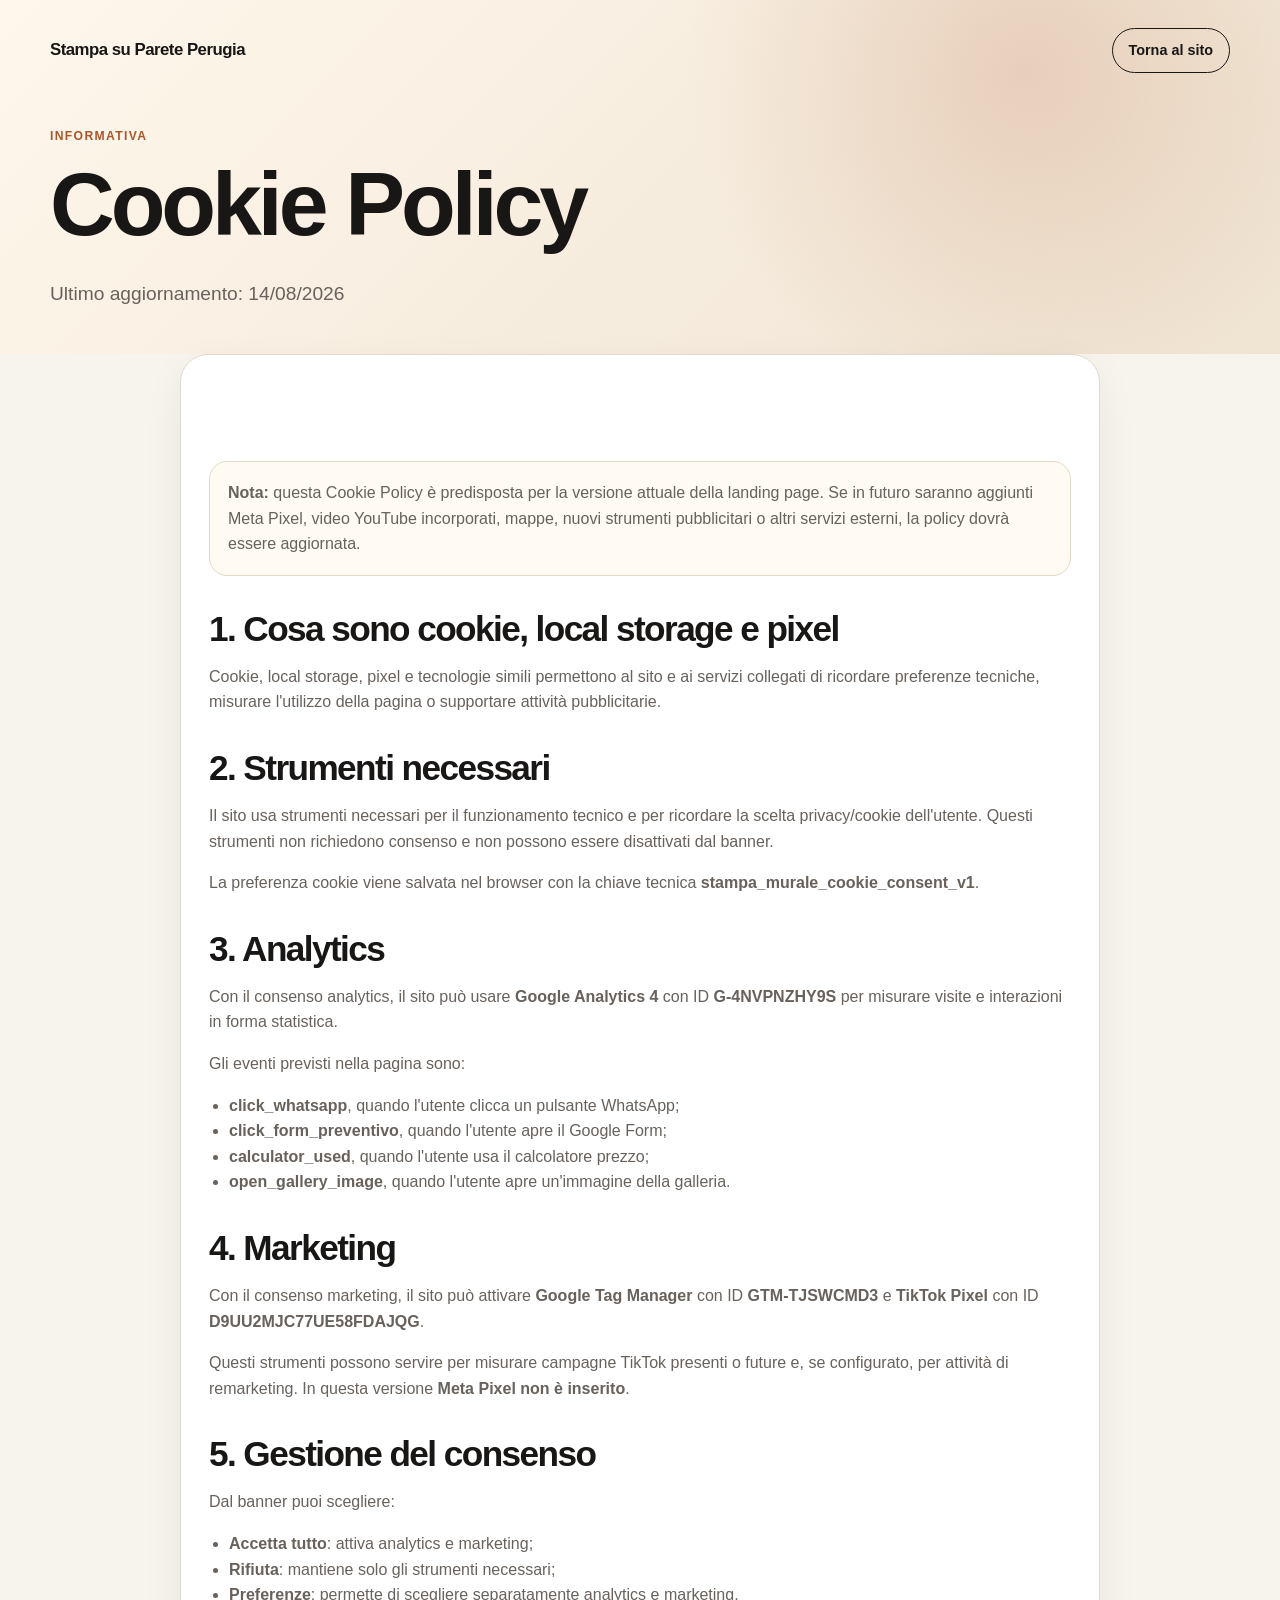
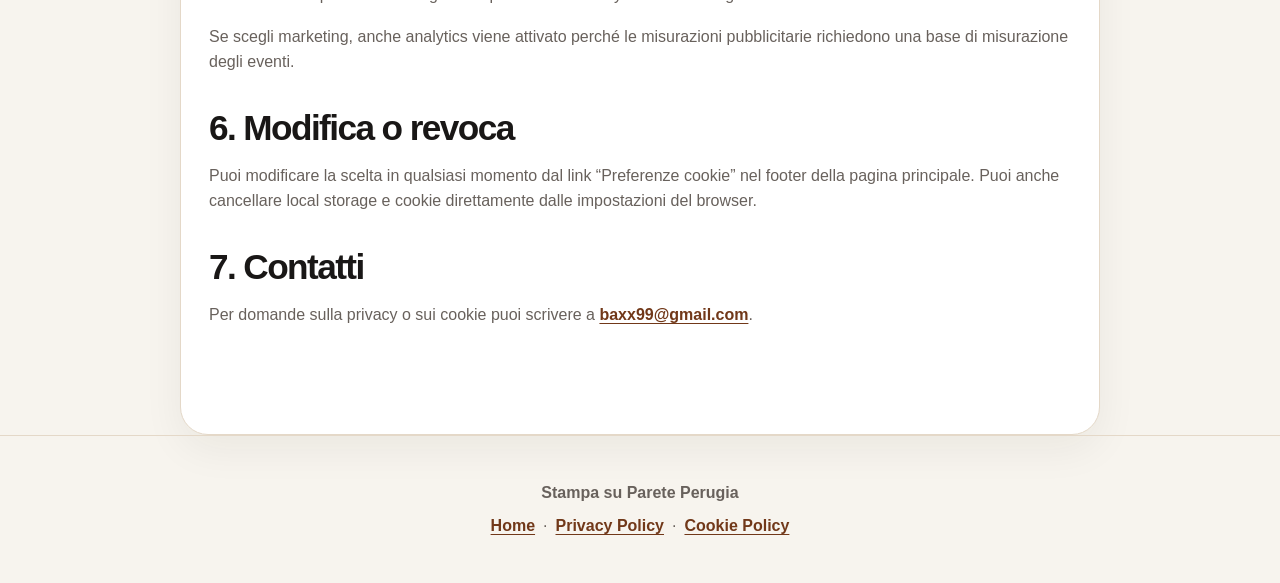
==== cookie.html @ 75647adb "Add files via upload" ====
<!DOCTYPE html>
<html lang="it">
<head>
<meta charset="utf-8"/>
<meta content="width=device-width, initial-scale=1.0" name="viewport"/>
<title>Cookie Policy | Stampa su Parete Perugia</title>
<meta content="Cookie Policy per Stampa su Parete Perugia." name="description"/>
<link href="style.css?v=18" rel="stylesheet"/>
</head>
<body class="policy-page">
<header class="hero">
<nav class="nav">
<div class="logo">Stampa su Parete Perugia</div>
<a class="nav-cta" href="index.html">Torna al sito</a>
</nav>
<div class="hero-content">
<p class="eyebrow">Informativa</p>
<h1>Cookie Policy</h1>
<p class="subtitle">Ultimo aggiornamento: 14/08/2026</p>
</div>
</header>
<main>
<section class="section policy-content">
<p class="policy-note"><strong>Nota:</strong> questa Cookie Policy è predisposta per la versione attuale della landing page. Se in futuro saranno aggiunti Meta Pixel, video YouTube incorporati, mappe, nuovi strumenti pubblicitari o altri servizi esterni, la policy dovrà essere aggiornata.</p>

<h2>1. Cosa sono cookie, local storage e pixel</h2>
<p>Cookie, local storage, pixel e tecnologie simili permettono al sito e ai servizi collegati di ricordare preferenze tecniche, misurare l'utilizzo della pagina o supportare attività pubblicitarie.</p>

<h2>2. Strumenti necessari</h2>
<p>Il sito usa strumenti necessari per il funzionamento tecnico e per ricordare la scelta privacy/cookie dell'utente. Questi strumenti non richiedono consenso e non possono essere disattivati dal banner.</p>
<p>La preferenza cookie viene salvata nel browser con la chiave tecnica <strong>stampa_murale_cookie_consent_v1</strong>.</p>

<h2>3. Analytics</h2>
<p>Con il consenso analytics, il sito può usare <strong>Google Analytics 4</strong> con ID <strong>G-4NVPNZHY9S</strong> per misurare visite e interazioni in forma statistica.</p>
<p>Gli eventi previsti nella pagina sono:</p>
<ul>
<li><strong>click_whatsapp</strong>, quando l'utente clicca un pulsante WhatsApp;</li>
<li><strong>click_form_preventivo</strong>, quando l'utente apre il Google Form;</li>
<li><strong>calculator_used</strong>, quando l'utente usa il calcolatore prezzo;</li>
<li><strong>open_gallery_image</strong>, quando l'utente apre un'immagine della galleria.</li>
</ul>

<h2>4. Marketing</h2>
<p>Con il consenso marketing, il sito può attivare <strong>Google Tag Manager</strong> con ID <strong>GTM-TJSWCMD3</strong> e <strong>TikTok Pixel</strong> con ID <strong>D9UU2MJC77UE58FDAJQG</strong>.</p>
<p>Questi strumenti possono servire per misurare campagne TikTok presenti o future e, se configurato, per attività di remarketing. In questa versione <strong>Meta Pixel non è inserito</strong>.</p>

<h2>5. Gestione del consenso</h2>
<p>Dal banner puoi scegliere:</p>
<ul>
<li><strong>Accetta tutto</strong>: attiva analytics e marketing;</li>
<li><strong>Rifiuta</strong>: mantiene solo gli strumenti necessari;</li>
<li><strong>Preferenze</strong>: permette di scegliere separatamente analytics e marketing.</li>
</ul>
<p>Se scegli marketing, anche analytics viene attivato perché le misurazioni pubblicitarie richiedono una base di misurazione degli eventi.</p>

<h2>6. Modifica o revoca</h2>
<p>Puoi modificare la scelta in qualsiasi momento dal link “Preferenze cookie” nel footer della pagina principale. Puoi anche cancellare local storage e cookie direttamente dalle impostazioni del browser.</p>

<h2>7. Contatti</h2>
<p>Per domande sulla privacy o sui cookie puoi scrivere a <a href="mailto:baxx99@gmail.com">baxx99@gmail.com</a>.</p>

</section>
</main>
<footer class="footer">
<p><strong>Stampa su Parete Perugia</strong></p>
<p class="footer-links"><a href="index.html">Home</a> · <a href="privacy.html">Privacy Policy</a> · <a href="cookie.html">Cookie Policy</a></p>
</footer>
</body>
</html>
---- style.css ----
:root {
  --bg: #f7f4ee;
  --bg-soft: #fffaf2;
  --text: #191716;
  --muted: #68615c;
  --line: #e4d8c8;
  --accent: #a9572a;
  --accent-dark: #713819;
  --white: #ffffff;
  --shadow: 0 24px 80px rgba(37, 27, 19, 0.13);
  --radius: 24px;
}

* {
  box-sizing: border-box;
}

html {
  scroll-behavior: smooth;
}

body {
  margin: 0;
  font-family: Arial, Helvetica, sans-serif;
  color: var(--text);
  background: var(--bg);
  line-height: 1.6;
}

a {
  color: inherit;
  text-decoration: none;
}

.hero {
  min-height: 92vh;
  padding: 28px;
  background:
    radial-gradient(circle at 80% 20%, rgba(169, 87, 42, 0.18), transparent 32%),
    linear-gradient(135deg, #fff7ec 0%, #efe3d2 100%);
}

.nav {
  max-width: 1180px;
  margin: 0 auto;
  display: flex;
  justify-content: space-between;
  align-items: center;
  gap: 18px;
}

.logo {
  font-weight: 800;
  letter-spacing: -0.03em;
  font-size: 1.05rem;
}

.nav-cta {
  padding: 10px 16px;
  border: 1px solid var(--text);
  border-radius: 999px;
  font-weight: 700;
  font-size: 0.9rem;
}

.hero-content {
  max-width: 1180px;
  margin: 80px auto 0;
  display: grid;
  grid-template-columns: 1.05fr 0.95fr;
  align-items: center;
  gap: 52px;
}

.eyebrow {
  margin: 0 0 10px;
  text-transform: uppercase;
  letter-spacing: 0.11em;
  font-weight: 800;
  color: var(--accent);
  font-size: 0.76rem;
}

h1, h2, h3 {
  line-height: 1.08;
  margin: 0;
  letter-spacing: -0.045em;
}

h1 {
  font-size: clamp(2.7rem, 7vw, 6rem);
  max-width: 880px;
}

h2 {
  font-size: clamp(2rem, 4vw, 3.4rem);
}

h3 {
  font-size: 1.35rem;
}

.subtitle {
  max-width: 680px;
  font-size: 1.2rem;
  color: var(--muted);
  margin: 26px 0 0;
}

.hero-actions {
  display: flex;
  flex-wrap: wrap;
  gap: 14px;
  margin-top: 34px;
}

.btn {
  display: inline-flex;
  justify-content: center;
  align-items: center;
  min-height: 52px;
  padding: 14px 22px;
  border-radius: 999px;
  font-weight: 800;
  transition: transform 0.2s ease, box-shadow 0.2s ease;
}

.btn:hover {
  transform: translateY(-2px);
}

.btn.primary {
  background: var(--text);
  color: var(--white);
  box-shadow: 0 12px 30px rgba(25, 23, 22, 0.18);
}

.btn.secondary {
  background: var(--white);
  color: var(--text);
  border: 1px solid var(--line);
}

.btn.full {
  width: 100%;
}

.note {
  margin-top: 18px;
  color: var(--muted);
  font-size: 0.92rem;
}

.hero-visual {
  background: var(--white);
  border: 1px solid rgba(255,255,255,0.8);
  border-radius: 34px;
  padding: 20px;
  box-shadow: var(--shadow);
}

.mock-wall {
  min-height: 500px;
  border-radius: 24px;
  background:
    linear-gradient(120deg, rgba(255,255,255,0.75), rgba(255,255,255,0.25)),
    repeating-linear-gradient(90deg, #dcc8b0 0, #dcc8b0 18px, #d6c0a4 18px, #d6c0a4 36px);
  display: flex;
  flex-direction: column;
  justify-content: flex-end;
  align-items: flex-start;
  padding: 34px;
  overflow: hidden;
  position: relative;
}

.mock-wall::before {
  content: "";
  position: absolute;
  width: 420px;
  height: 420px;
  border-radius: 50%;
  background: rgba(169, 87, 42, 0.28);
  right: -100px;
  top: -70px;
}

.mock-wall::after {
  content: "";
  position: absolute;
  width: 220px;
  height: 220px;
  border-radius: 38px;
  background: rgba(25, 23, 22, 0.12);
  right: 70px;
  bottom: 110px;
  transform: rotate(-8deg);
}

.mock-wall span,
.mock-wall strong {
  position: relative;
  z-index: 1;
  background: rgba(255,255,255,0.72);
  backdrop-filter: blur(6px);
  border-radius: 14px;
}

.mock-wall span {
  padding: 8px 12px;
  font-size: 0.86rem;
  color: var(--muted);
}

.mock-wall strong {
  margin-top: 10px;
  padding: 12px 14px;
  font-size: 1.8rem;
  line-height: 1.05;
  max-width: 320px;
}

.section {
  max-width: 1180px;
  margin: 0 auto;
  padding: 90px 28px;
}

.section-heading {
  max-width: 780px;
  margin-bottom: 34px;
}

.section-description,
.large-text {
  color: var(--muted);
  font-size: 1.18rem;
  max-width: 860px;
}

.cards {
  display: grid;
  gap: 18px;
}

.cards.three {
  grid-template-columns: repeat(3, 1fr);
}

.cards.four {
  grid-template-columns: repeat(4, 1fr);
}

.card,
.comparison-item,
.form-box,
.form-copy,
.price-card {
  background: var(--white);
  border: 1px solid var(--line);
  border-radius: var(--radius);
  padding: 28px;
  box-shadow: 0 14px 42px rgba(37, 27, 19, 0.06);
}

.card p,
.comparison-item p,
.form-box p,
.form-copy p,
.pricing-box p {
  color: var(--muted);
}

.featured-card {
  background: var(--text);
  color: var(--white);
}

.featured-card p {
  color: rgba(255,255,255,0.78);
}

.comparison-grid {
  display: grid;
  grid-template-columns: repeat(5, 1fr);
  gap: 18px;
}

.comparison-item span {
  display: inline-flex;
  margin-bottom: 22px;
  font-weight: 900;
  color: var(--accent);
}

.gallery {
  display: grid;
  grid-template-columns: repeat(3, 1fr);
  gap: 18px;
}

.gallery-item {
  min-height: 240px;
  border-radius: var(--radius);
  padding: 20px;
  display: flex;
  align-items: flex-end;
  overflow: hidden;
  position: relative;
  background: #ddd;
  box-shadow: 0 14px 42px rgba(37, 27, 19, 0.08);
}

.gallery-item::before {
  content: "";
  position: absolute;
  inset: 0;
  background: linear-gradient(180deg, transparent 35%, rgba(0,0,0,0.45));
}

.gallery-item span {
  position: relative;
  z-index: 1;
  color: var(--white);
  font-size: 1.25rem;
  font-weight: 900;
}

.gallery-item.restaurant { background: linear-gradient(135deg, #5f3220, #df9b54); }
.gallery-item.hotel { background: linear-gradient(135deg, #345b46, #c8a86b); }
.gallery-item.office { background: linear-gradient(135deg, #1f2833, #94a3b8); }
.gallery-item.kids { background: linear-gradient(135deg, #6a82fb, #fc5c7d); }
.gallery-item.living { background: linear-gradient(135deg, #8360c3, #2ebf91); }
.gallery-item.partner { background: linear-gradient(135deg, #111827, #a9572a); }

.steps {
  display: grid;
  gap: 14px;
}

.step {
  display: grid;
  grid-template-columns: 58px 1fr;
  gap: 18px;
  align-items: center;
  background: var(--white);
  border: 1px solid var(--line);
  border-radius: 18px;
  padding: 18px;
}

.step span {
  width: 46px;
  height: 46px;
  display: inline-flex;
  align-items: center;
  justify-content: center;
  border-radius: 50%;
  background: var(--accent);
  color: var(--white);
  font-weight: 900;
}

.step p {
  margin: 0;
  font-size: 1.05rem;
}

.pricing-box {
  display: grid;
  grid-template-columns: 1fr 240px;
  gap: 22px;
  align-items: center;
  background: var(--bg-soft);
  border: 1px solid var(--line);
  border-radius: 32px;
  padding: 34px;
}

.price-card {
  text-align: center;
}

.price-card span,
.price-card small {
  display: block;
  color: var(--muted);
}

.price-card strong {
  display: block;
  font-size: 3.5rem;
  line-height: 1;
  margin: 10px 0;
}

.small-note {
  font-size: 0.95rem;
  color: var(--muted);
}

.calculator-box {
  margin-top: 22px;
  background: var(--white);
  border: 1px solid var(--line);
  border-radius: 32px;
  padding: 28px;
  box-shadow: 0 14px 42px rgba(37, 27, 19, 0.07);
}

.calculator-inputs {
  display: grid;
  grid-template-columns: repeat(2, 1fr);
  gap: 18px;
}

.calculator-inputs label {
  font-weight: 800;
}

.input-with-unit {
  display: grid;
  grid-template-columns: 1fr auto;
  align-items: center;
  margin-top: 8px;
  background: var(--bg-soft);
  border: 1px solid var(--line);
  border-radius: 18px;
  overflow: hidden;
}

.input-with-unit input {
  width: 100%;
  border: 0;
  background: transparent;
  padding: 16px 18px;
  font-size: 1.1rem;
  font-weight: 800;
  outline: none;
}

.input-with-unit span {
  padding: 0 18px;
  color: var(--muted);
  font-weight: 800;
}

.calculator-result {
  margin-top: 22px;
  padding: 24px;
  background: var(--text);
  color: var(--white);
  border-radius: 24px;
}

.calculator-result span {
  display: block;
  color: rgba(255,255,255,0.72);
  font-weight: 800;
  text-transform: uppercase;
  letter-spacing: 0.1em;
  font-size: 0.75rem;
}

.calculator-result strong {
  display: block;
  margin-top: 8px;
  font-size: 3rem;
  line-height: 1;
}

.calculator-result p {
  margin: 12px 0 0;
  color: rgba(255,255,255,0.76);
}

.calculator-actions {
  display: flex;
  flex-wrap: wrap;
  gap: 14px;
  margin-top: 18px;
}

.form-section {
  display: grid;
  grid-template-columns: 0.9fr 1.1fr;
  gap: 24px;
  align-items: stretch;
}

.form-list {
  margin: 20px 0 0;
  padding-left: 20px;
  color: var(--muted);
}

.partners {
  background: var(--text);
  color: var(--white);
  border-radius: 36px;
  margin-bottom: 70px;
}

.partners .large-text {
  color: rgba(255,255,255,0.76);
}

.partners .eyebrow {
  color: #e2b487;
}

.footer {
  padding: 36px 28px;
  text-align: center;
  color: var(--muted);
  border-top: 1px solid var(--line);
}

.footer p {
  max-width: 900px;
  margin: 8px auto;
}

.privacy {
  font-size: 0.88rem;
}

@media (max-width: 900px) {
  .hero-content,
  .cards.three,
  .cards.four,
  .comparison-grid,
  .gallery,
  .pricing-box,
  .calculator-inputs,
  .form-section {
    grid-template-columns: 1fr;
  }

  .hero-content {
    margin-top: 54px;
  }

  .mock-wall {
    min-height: 360px;
  }

  .comparison-grid {
    gap: 14px;
  }

  .pricing-box {
    padding: 24px;
  }
}

@media (max-width: 560px) {
  .hero,
  .section {
    padding-left: 18px;
    padding-right: 18px;
  }

  .nav {
    align-items: flex-start;
  }

  .nav-cta {
    display: none;
  }

  .hero-actions {
    flex-direction: column;
  }

  .btn {
    width: 100%;
  }

  .gallery-item {
    min-height: 190px;
  }

  .price-card strong {
    font-size: 3rem;
  }
}

.faq-grid {
  display: grid;
  gap: 14px;
}

.faq-item {
  background: var(--white);
  border: 1px solid var(--line);
  border-radius: 18px;
  padding: 18px 22px;
  box-shadow: 0 10px 30px rgba(37, 27, 19, 0.05);
}

.faq-item summary {
  cursor: pointer;
  font-weight: 900;
  font-size: 1.08rem;
  letter-spacing: -0.02em;
}

.faq-item p {
  margin: 12px 0 0;
  color: var(--muted);
}


/* =========================================================
   Responsive improvements - desktop / tablet / mobile
   ========================================================= */
html,
body {
  width: 100%;
  max-width: 100%;
  overflow-x: hidden;
}

body {
  -webkit-text-size-adjust: 100%;
}

button,
input,
select,
textarea {
  font: inherit;
}

img,
svg,
video,
canvas {
  max-width: 100%;
  height: auto;
}

.hero,
.section,
.footer {
  padding-left: clamp(18px, 4vw, 28px);
  padding-right: clamp(18px, 4vw, 28px);
}

.section {
  padding-top: clamp(56px, 8vw, 90px);
  padding-bottom: clamp(56px, 8vw, 90px);
}

.hero-content,
.nav,
.section {
  width: 100%;
}

.logo,
h1,
h2,
h3,
p,
li,
summary,
a,
strong,
span {
  overflow-wrap: anywhere;
}

.hero-content,
.cards.three,
.comparison-grid,
.gallery,
.pricing-box,
.calculator-inputs,
.form-section {
  min-width: 0;
}

.cards.three,
.cards.four {
  grid-template-columns: repeat(auto-fit, minmax(240px, 1fr));
}

.comparison-grid {
  grid-template-columns: repeat(auto-fit, minmax(220px, 1fr));
}

.gallery {
  grid-template-columns: repeat(auto-fit, minmax(240px, 1fr));
}

.calculator-actions .btn,
.hero-actions .btn {
  flex: 1 1 220px;
}

.price-card {
  min-width: 0;
}

/* Tablet */
@media (max-width: 1100px) {
  .hero-content {
    grid-template-columns: 1fr;
    gap: 34px;
    margin-top: 58px;
  }

  .hero-text,
  .subtitle {
    max-width: 820px;
  }

  .hero-visual {
    max-width: 760px;
    width: 100%;
  }

  .mock-wall {
    min-height: 420px;
  }

  .pricing-box,
  .form-section {
    grid-template-columns: 1fr;
  }

  .price-card {
    max-width: 360px;
  }
}

/* Small tablet and large phones */
@media (max-width: 760px) {
  .hero {
    min-height: auto;
    padding-top: 22px;
    padding-bottom: 48px;
  }

  .nav {
    align-items: center;
    flex-wrap: wrap;
  }

  .logo {
    font-size: 1rem;
    max-width: 62%;
  }

  .nav-cta {
    padding: 9px 13px;
    font-size: 0.84rem;
  }

  .hero-content {
    margin-top: 44px;
    gap: 28px;
  }

  h1 {
    font-size: clamp(2.25rem, 10vw, 4.2rem);
    letter-spacing: -0.055em;
  }

  h2 {
    font-size: clamp(1.85rem, 7vw, 2.6rem);
  }

  .subtitle,
  .section-description,
  .large-text {
    font-size: 1.04rem;
  }

  .hero-actions,
  .calculator-actions {
    flex-direction: column;
  }

  .btn,
  .calculator-actions .btn,
  .hero-actions .btn {
    width: 100%;
    flex-basis: auto;
    min-height: 54px;
    padding-left: 18px;
    padding-right: 18px;
    text-align: center;
  }

  .hero-visual {
    border-radius: 26px;
    padding: 14px;
  }

  .mock-wall {
    min-height: 320px;
    padding: 24px;
    border-radius: 20px;
  }

  .mock-wall::before {
    width: 300px;
    height: 300px;
    right: -110px;
    top: -80px;
  }

  .mock-wall::after {
    width: 150px;
    height: 150px;
    right: 30px;
    bottom: 90px;
  }

  .mock-wall strong {
    font-size: 1.45rem;
    max-width: 260px;
  }

  .card,
  .comparison-item,
  .form-box,
  .form-copy,
  .price-card,
  .calculator-box,
  .pricing-box,
  .faq-item {
    padding: 22px;
    border-radius: 20px;
  }

  .gallery-item {
    min-height: 210px;
  }

  .calculator-inputs {
    grid-template-columns: 1fr;
  }

  .calculator-result strong {
    font-size: 2.55rem;
  }

  .price-card strong {
    font-size: 3rem;
  }

  .partners {
    border-radius: 26px;
    margin-left: 18px;
    margin-right: 18px;
  }
}

/* Phones */
@media (max-width: 480px) {
  .hero,
  .section,
  .footer {
    padding-left: 16px;
    padding-right: 16px;
  }

  .nav {
    gap: 12px;
  }

  .logo {
    max-width: 100%;
  }

  .nav-cta {
    display: inline-flex;
    width: 100%;
    justify-content: center;
  }

  .hero-content {
    margin-top: 36px;
  }

  h1 {
    font-size: clamp(2rem, 11vw, 3.2rem);
  }

  h2 {
    font-size: clamp(1.65rem, 8vw, 2.15rem);
  }

  h3 {
    font-size: 1.22rem;
  }

  .eyebrow {
    font-size: 0.7rem;
  }

  .subtitle,
  .section-description,
  .large-text,
  .step p,
  .card p,
  .comparison-item p,
  .form-box p,
  .form-copy p,
  .pricing-box p,
  .calculator-result p,
  .faq-item p,
  .footer p {
    font-size: 0.98rem;
  }

  .hero-visual {
    padding: 10px;
    border-radius: 22px;
  }

  .mock-wall {
    min-height: 260px;
    padding: 18px;
  }

  .mock-wall strong {
    font-size: 1.25rem;
  }

  .cards.three,
  .cards.four,
  .comparison-grid,
  .gallery {
    grid-template-columns: 1fr;
  }

  .gallery-item {
    min-height: 185px;
  }

  .step {
    grid-template-columns: 46px 1fr;
    gap: 14px;
    padding: 16px;
  }

  .step span {
    width: 38px;
    height: 38px;
  }

  .input-with-unit input {
    padding: 15px 14px;
  }

  .input-with-unit span {
    padding: 0 14px;
  }

  .calculator-result strong,
  .price-card strong {
    font-size: 2.45rem;
  }

  .form-list {
    padding-left: 18px;
  }

  .partners {
    margin-left: 16px;
    margin-right: 16px;
  }
}

/* Very small phones */
@media (max-width: 360px) {
  .hero,
  .section,
  .footer {
    padding-left: 12px;
    padding-right: 12px;
  }

  .card,
  .comparison-item,
  .form-box,
  .form-copy,
  .price-card,
  .calculator-box,
  .pricing-box,
  .faq-item {
    padding: 18px;
  }

  .btn {
    font-size: 0.92rem;
  }
}

/* Immagini mockup: sostituisci i file nella cartella /pics mantenendo gli stessi nomi */
.mock-wall {
  background:
    linear-gradient(180deg, rgba(0,0,0,0.02), rgba(0,0,0,0.44)),
    url("pics/hero-parete.jpg") center/cover no-repeat;
}

.mock-wall::before {
  inset: 0;
  width: auto;
  height: auto;
  border-radius: 24px;
  background: linear-gradient(180deg, rgba(0,0,0,0.02), rgba(0,0,0,0.38));
  right: auto;
  top: auto;
}

.mock-wall::after {
  display: none;
}

.mock-wall span,
.mock-wall strong {
  color: #fff;
  background: rgba(0,0,0,0.42);
  backdrop-filter: blur(7px);
}

.gallery-item {
  background-size: cover;
  background-position: center;
  background-repeat: no-repeat;
}

.gallery-item.restaurant {
  background-image: linear-gradient(180deg, transparent 30%, rgba(0,0,0,0.55)), url("pics/ristorante-bar.jpg");
}

.gallery-item.hotel {
  background-image: linear-gradient(180deg, transparent 30%, rgba(0,0,0,0.55)), url("pics/hotel-agriturismo.jpg");
}

.gallery-item.office {
  background-image: linear-gradient(180deg, transparent 30%, rgba(0,0,0,0.55)), url("pics/ufficio-reception.jpg");
}

.gallery-item.kids {
  background-image: linear-gradient(180deg, transparent 30%, rgba(0,0,0,0.55)), url("pics/cameretta-bambini.jpg");
}

.gallery-item.living {
  background-image: linear-gradient(180deg, transparent 30%, rgba(0,0,0,0.55)), url("pics/soggiorno-moderno.jpg");
}

.gallery-item.partner {
  background-image: linear-gradient(180deg, transparent 30%, rgba(0,0,0,0.55)), url("pics/progetto-partner.jpg");
}

/* =========================================================
   V10 - Real images fix
   The site now uses image files inside /pics with .jpg.png names.
   ========================================================= */
.hero-visual {
  overflow: hidden;
}

.hero-image {
  display: block;
  width: 100%;
  min-height: 420px;
  height: clamp(340px, 44vw, 560px);
  object-fit: cover;
  border-radius: 24px;
}

.gallery-item {
  background: #ddd;
}

.gallery-item img {
  position: absolute;
  inset: 0;
  width: 100%;
  height: 100%;
  object-fit: cover;
  display: block;
  transform: scale(1.01);
}

.gallery-item::before {
  z-index: 1;
  background: linear-gradient(180deg, rgba(0,0,0,0.08) 0%, rgba(0,0,0,0.58) 100%);
}

.gallery-item span {
  z-index: 2;
  text-shadow: 0 2px 12px rgba(0,0,0,0.45);
}

@media (max-width: 900px) {
  .hero-image {
    min-height: 300px;
    height: 48vw;
  }
}

@media (max-width: 560px) {
  .hero-image {
    min-height: 240px;
    height: 62vw;
    border-radius: 20px;
  }
}


/* =========================================================
   V11 - Fix definitivo galleria immagini
   Corregge layout immagini/etichette e forza il caricamento CSS con ?v=11.
   ========================================================= */
.gallery {
  display: grid !important;
  grid-template-columns: repeat(auto-fit, minmax(280px, 1fr)) !important;
  gap: 22px !important;
  align-items: stretch !important;
}

.gallery-item {
  position: relative !important;
  display: block !important;
  min-height: 280px !important;
  height: 100% !important;
  padding: 0 !important;
  overflow: hidden !important;
  border-radius: 24px !important;
  background: #ddd !important;
  box-shadow: 0 18px 48px rgba(37, 27, 19, 0.12) !important;
}

.gallery-item img {
  position: absolute !important;
  inset: 0 !important;
  display: block !important;
  width: 100% !important;
  height: 100% !important;
  max-width: none !important;
  object-fit: cover !important;
  object-position: center !important;
  transform: none !important;
}

.gallery-item::before {
  content: "" !important;
  position: absolute !important;
  inset: 0 !important;
  z-index: 1 !important;
  background: linear-gradient(180deg, rgba(0,0,0,0.03) 25%, rgba(0,0,0,0.68) 100%) !important;
  pointer-events: none !important;
}

.gallery-item span {
  position: absolute !important;
  left: 18px !important;
  right: 18px !important;
  bottom: 18px !important;
  z-index: 2 !important;
  display: block !important;
  width: auto !important;
  max-width: calc(100% - 36px) !important;
  color: #fff !important;
  font-size: clamp(1.05rem, 2vw, 1.25rem) !important;
  line-height: 1.18 !important;
  font-weight: 900 !important;
  text-shadow: 0 2px 14px rgba(0,0,0,0.55) !important;
  white-space: normal !important;
  overflow-wrap: normal !important;
  word-break: normal !important;
  writing-mode: horizontal-tb !important;
}

.hero-visual {
  overflow: hidden !important;
}

.hero-image {
  display: block !important;
  width: 100% !important;
  height: clamp(320px, 44vw, 560px) !important;
  min-height: 320px !important;
  object-fit: cover !important;
  object-position: center !important;
  border-radius: 24px !important;
}

@media (max-width: 700px) {
  .gallery {
    grid-template-columns: 1fr !important;
  }
  .gallery-item {
    min-height: 240px !important;
  }
}

@media (max-width: 480px) {
  .gallery-item {
    min-height: 215px !important;
    border-radius: 20px !important;
  }
  .gallery-item span {
    left: 14px !important;
    right: 14px !important;
    bottom: 14px !important;
  }
  .hero-image {
    min-height: 230px !important;
    height: 62vw !important;
    border-radius: 20px !important;
  }
}


/* =========================================================
   V12 - Aggiornamenti scuole/asili + 5 vantaggi senza numerazione
   ========================================================= */
.cards.four {
  grid-template-columns: repeat(auto-fit, minmax(240px, 1fr));
}

.benefits-grid {
  grid-template-columns: repeat(auto-fit, minmax(200px, 1fr)) !important;
}

.benefits-grid .comparison-item {
  min-height: 250px;
}

.benefits-grid .comparison-item h3 {
  margin-bottom: 18px;
}

@media (max-width: 1180px) {
  .benefits-grid {
    grid-template-columns: repeat(auto-fit, minmax(230px, 1fr)) !important;
  }
}


/* =========================================================
   V15 - Vantaggi illustrati senza riquadri: layout 2 + 2 + 1
   ========================================================= */
.benefit-showcase {
  display: grid;
  grid-template-columns: repeat(2, minmax(0, 1fr));
  gap: clamp(34px, 4vw, 58px) clamp(28px, 4vw, 54px);
  align-items: start;
}

.benefit-card {
  background: transparent;
  border: 0;
  border-radius: 0;
  box-shadow: none;
  overflow: visible;
  display: flex;
  flex-direction: column;
  min-height: 0;
}

.benefit-copy {
  padding: 0 0 18px;
  max-width: 620px;
}

.benefit-card h3 {
  margin: 0 0 12px;
  font-size: clamp(1.55rem, 2.8vw, 2.35rem);
  line-height: 1.02;
  letter-spacing: -0.06em;
}

.benefit-card p {
  margin: 0;
  color: var(--muted);
  font-size: clamp(1rem, 1.4vw, 1.12rem);
  line-height: 1.55;
}

.benefit-card img {
  display: block;
  width: 100%;
  aspect-ratio: 16 / 10;
  object-fit: cover;
  object-position: center;
  margin-top: 0;
  border: 0;
  border-radius: clamp(22px, 2.4vw, 34px);
  box-shadow: 0 22px 65px rgba(37, 27, 19, 0.12);
}

.benefit-card:last-child {
  grid-column: 1 / -1;
  max-width: 980px;
  width: 100%;
  margin-inline: auto;
}

.benefit-card:last-child .benefit-copy {
  max-width: 720px;
}

.benefit-card:last-child img {
  aspect-ratio: 16 / 8;
}

@media (max-width: 860px) {
  .benefit-showcase {
    grid-template-columns: 1fr;
    gap: 38px;
  }

  .benefit-card:last-child {
    grid-column: auto;
    max-width: none;
  }

  .benefit-card:last-child img,
  .benefit-card img {
    aspect-ratio: 16 / 10;
  }
}

@media (max-width: 480px) {
  .benefit-copy {
    padding-bottom: 14px;
  }

  .benefit-card img {
    border-radius: 20px;
  }
}

/* V16 - layout galleria 2-2-2-1 + lightbox */
.gallery {
  display: grid;
  grid-template-columns: repeat(2, minmax(0, 1fr));
  gap: 28px;
  align-items: stretch;
}

.gallery-item {
  position: relative;
  min-height: 320px;
  border-radius: 28px;
  overflow: hidden;
  cursor: zoom-in;
  background: #111;
  box-shadow: 0 22px 55px rgba(40, 28, 18, 0.14);
  outline-offset: 6px;
}

.gallery-item.gallery-item-wide {
  grid-column: 1 / -1;
  width: min(720px, 100%);
  justify-self: center;
}

.gallery-item img {
  width: 100%;
  height: 100%;
  min-height: 320px;
  display: block;
  object-fit: cover;
  transition: transform 0.35s ease, filter 0.35s ease;
}

.gallery-item:hover img,
.gallery-item:focus-visible img {
  transform: scale(1.035);
  filter: brightness(1.02);
}

.gallery-item::before {
  content: '';
  position: absolute;
  inset: 0;
  z-index: 1;
  background: linear-gradient(180deg, rgba(0,0,0,0.04) 35%, rgba(0,0,0,0.62) 100%);
  pointer-events: none;
}

.gallery-item span {
  position: absolute;
  left: 28px;
  right: 28px;
  bottom: 24px;
  z-index: 2;
  color: #fff;
  font-size: clamp(1.35rem, 1.7vw, 2rem);
  font-weight: 800;
  line-height: 1.05;
  text-shadow: 0 3px 16px rgba(0, 0, 0, 0.55);
}

.no-scroll {
  overflow: hidden;
}

.lightbox {
  position: fixed;
  inset: 0;
  z-index: 9999;
  display: none;
  align-items: center;
  justify-content: center;
  padding: 28px;
  background: rgba(12, 10, 9, 0.86);
  backdrop-filter: blur(8px);
}

.lightbox.active {
  display: flex;
}

.lightbox-content {
  width: min(1180px, 96vw);
  max-height: 92vh;
  text-align: center;
}

.lightbox-content img {
  width: 100%;
  max-height: 82vh;
  object-fit: contain;
  border-radius: 24px;
  box-shadow: 0 24px 80px rgba(0, 0, 0, 0.42);
  background: #fff;
}

.lightbox-content p {
  margin-top: 14px;
  color: #fff;
  font-size: 1.05rem;
  font-weight: 700;
}

.lightbox-close {
  position: fixed;
  top: 18px;
  right: 22px;
  z-index: 10000;
  width: 48px;
  height: 48px;
  border: 0;
  border-radius: 999px;
  background: #fff;
  color: #171717;
  font-size: 2rem;
  line-height: 1;
  cursor: pointer;
  box-shadow: 0 12px 32px rgba(0, 0, 0, 0.25);
}

@media (max-width: 760px) {
  .gallery {
    grid-template-columns: 1fr;
    gap: 20px;
  }

  .gallery-item,
  .gallery-item.gallery-item-wide {
    grid-column: auto;
    width: 100%;
    min-height: 230px;
  }

  .gallery-item img {
    min-height: 230px;
  }

  .gallery-item span {
    left: 20px;
    right: 20px;
    bottom: 18px;
    font-size: 1.35rem;
  }

  .lightbox {
    padding: 16px;
  }

  .lightbox-close {
    top: 12px;
    right: 12px;
  }

  .lightbox-content img {
    border-radius: 18px;
  }
}


/* =========================================================
   V18 - Consent banner, privacy/cookie links, analytics-ready, policy data completed
   ========================================================= */
.privacy-inline {
  margin-top: 14px;
  font-size: 0.88rem;
  color: var(--muted);
}

.privacy-inline a,
.footer-links a,
.policy-content a {
  color: var(--accent-dark);
  font-weight: 800;
  text-decoration: underline;
  text-underline-offset: 3px;
}

.footer-links {
  display: flex;
  flex-wrap: wrap;
  justify-content: center;
  align-items: center;
  gap: 8px;
}

.footer-link-button {
  border: 0;
  background: transparent;
  color: var(--accent-dark);
  font: inherit;
  font-weight: 800;
  text-decoration: underline;
  text-underline-offset: 3px;
  cursor: pointer;
  padding: 0;
}

.cookie-banner {
  position: fixed;
  left: 18px;
  right: 18px;
  bottom: 18px;
  z-index: 10020;
  display: grid;
  grid-template-columns: 1fr auto;
  gap: 20px;
  align-items: center;
  max-width: 1180px;
  margin: 0 auto;
  padding: 22px;
  background: rgba(255, 255, 255, 0.97);
  border: 1px solid var(--line);
  border-radius: 24px;
  box-shadow: 0 24px 80px rgba(25, 23, 22, 0.22);
  backdrop-filter: blur(12px);
}

.cookie-banner[hidden],
.cookie-modal[hidden] {
  display: none !important;
}

.cookie-banner h2,
.cookie-modal h2 {
  margin: 0 0 8px;
  font-size: 1.25rem;
  letter-spacing: -0.04em;
}

.cookie-banner p,
.cookie-modal p {
  margin: 0;
  color: var(--muted);
  font-size: 0.95rem;
}

.cookie-banner-actions,
.cookie-modal-actions {
  display: flex;
  flex-wrap: wrap;
  justify-content: flex-end;
  gap: 10px;
}

.cookie-banner .btn,
.cookie-modal .btn {
  min-height: 44px;
  padding: 10px 16px;
  white-space: nowrap;
}

.cookie-modal {
  position: fixed;
  inset: 0;
  z-index: 10030;
  display: flex;
  align-items: center;
  justify-content: center;
  padding: 22px;
  background: rgba(12, 10, 9, 0.72);
  backdrop-filter: blur(8px);
}

.cookie-modal-panel {
  position: relative;
  width: min(720px, 100%);
  max-height: 92vh;
  overflow-y: auto;
  padding: 28px;
  background: var(--white);
  border: 1px solid var(--line);
  border-radius: 28px;
  box-shadow: var(--shadow);
}

.cookie-modal-close {
  position: absolute;
  top: 14px;
  right: 16px;
  width: 42px;
  height: 42px;
  border: 0;
  border-radius: 999px;
  background: var(--bg-soft);
  color: var(--text);
  font-size: 1.7rem;
  cursor: pointer;
}

.cookie-option {
  display: grid;
  grid-template-columns: 1fr auto;
  gap: 18px;
  align-items: center;
  margin-top: 16px;
  padding: 18px;
  background: var(--bg-soft);
  border: 1px solid var(--line);
  border-radius: 18px;
}

.cookie-option strong {
  display: block;
  margin-bottom: 4px;
}

.cookie-option input {
  width: 24px;
  height: 24px;
  accent-color: var(--accent);
}

.cookie-option.locked span {
  color: var(--accent-dark);
  font-weight: 900;
  white-space: nowrap;
}

.cookie-modal-actions {
  margin-top: 22px;
}

.policy-page .hero {
  min-height: auto;
  padding-bottom: 44px;
}

.policy-page .hero-content {
  display: block;
  margin-top: 54px;
}

.policy-content {
  max-width: 920px;
  background: var(--white);
  border: 1px solid var(--line);
  border-radius: 28px;
  box-shadow: 0 14px 42px rgba(37, 27, 19, 0.06);
}

.policy-content h2 {
  margin-top: 34px;
  font-size: clamp(1.5rem, 3vw, 2.2rem);
}

.policy-content h2:first-child {
  margin-top: 0;
}

.policy-content p,
.policy-content li {
  color: var(--muted);
}

.policy-content ul {
  padding-left: 20px;
}

.policy-note {
  padding: 18px;
  background: var(--bg-soft);
  border: 1px solid var(--line);
  border-radius: 18px;
}

@media (max-width: 820px) {
  .cookie-banner {
    grid-template-columns: 1fr;
    left: 12px;
    right: 12px;
    bottom: 12px;
    padding: 18px;
  }

  .cookie-banner-actions,
  .cookie-modal-actions {
    justify-content: stretch;
  }

  .cookie-banner .btn,
  .cookie-modal .btn {
    width: 100%;
  }

  .cookie-option {
    grid-template-columns: 1fr;
  }
}
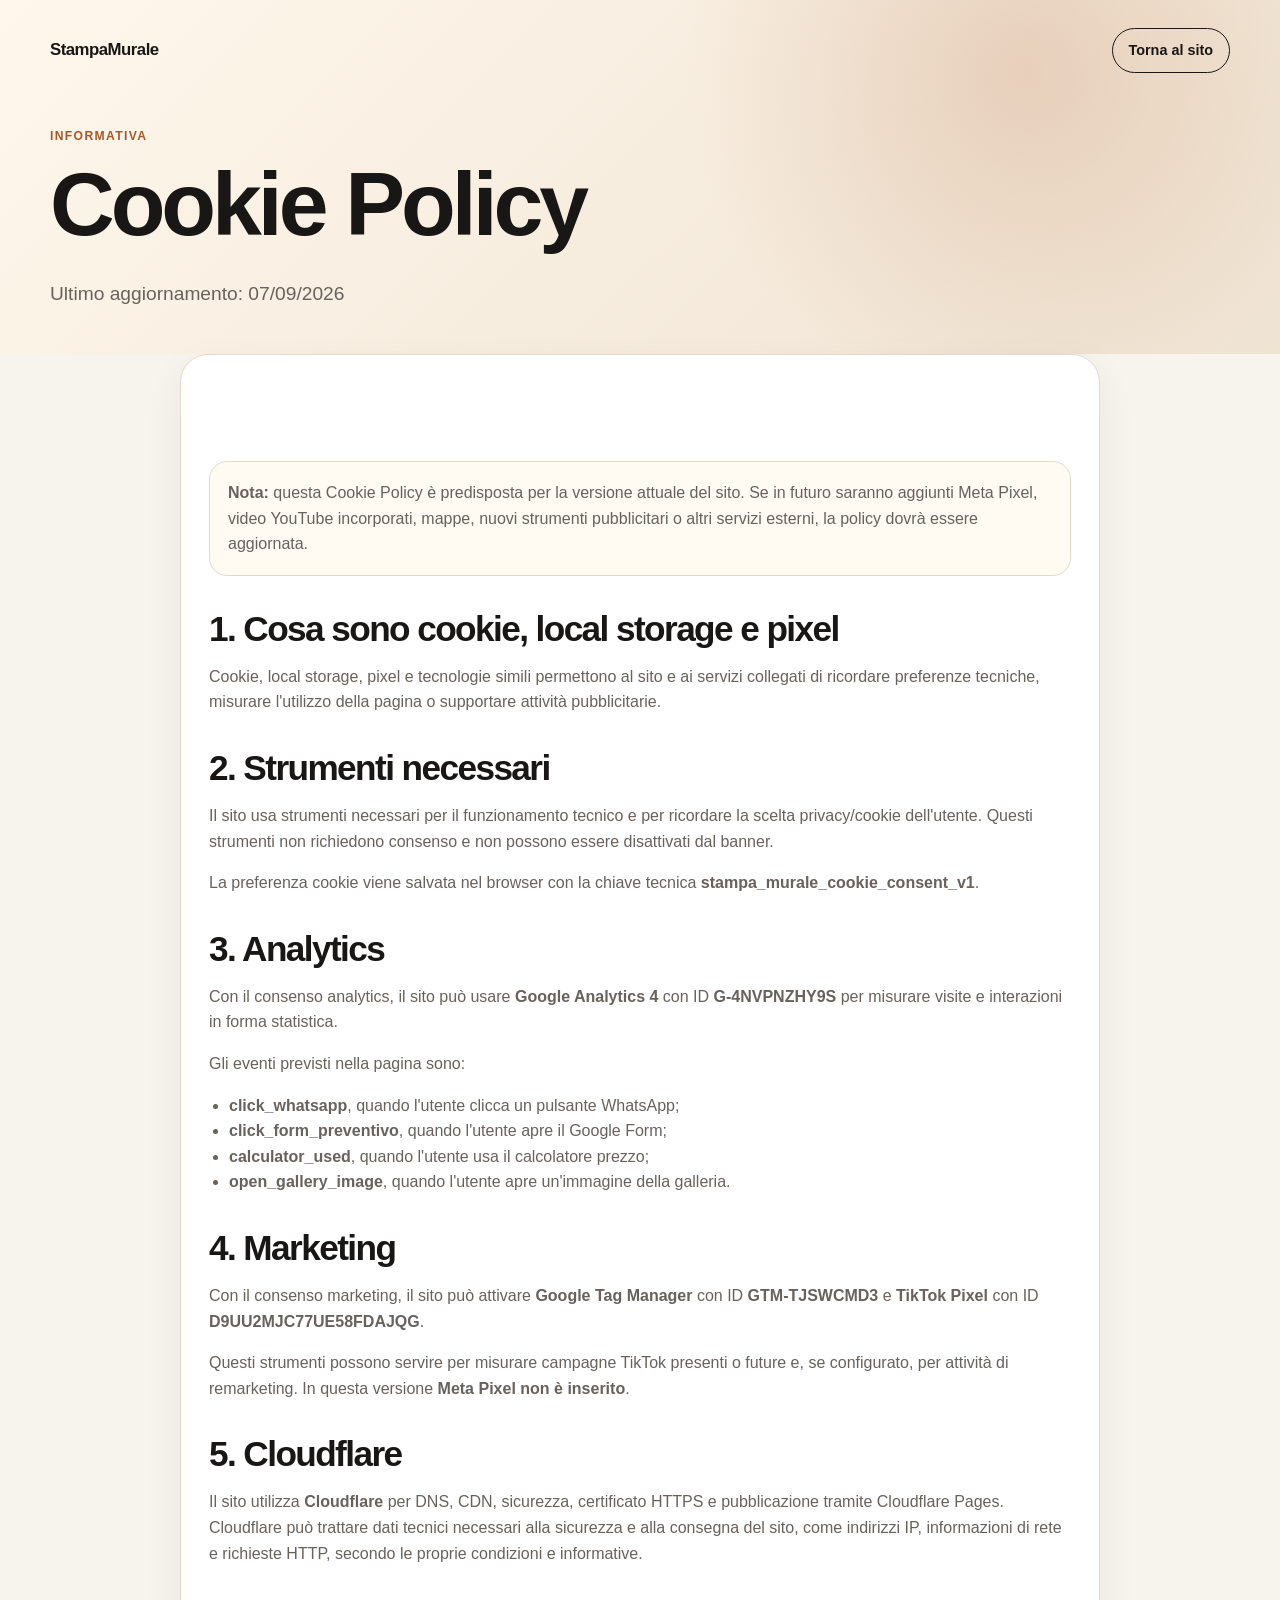
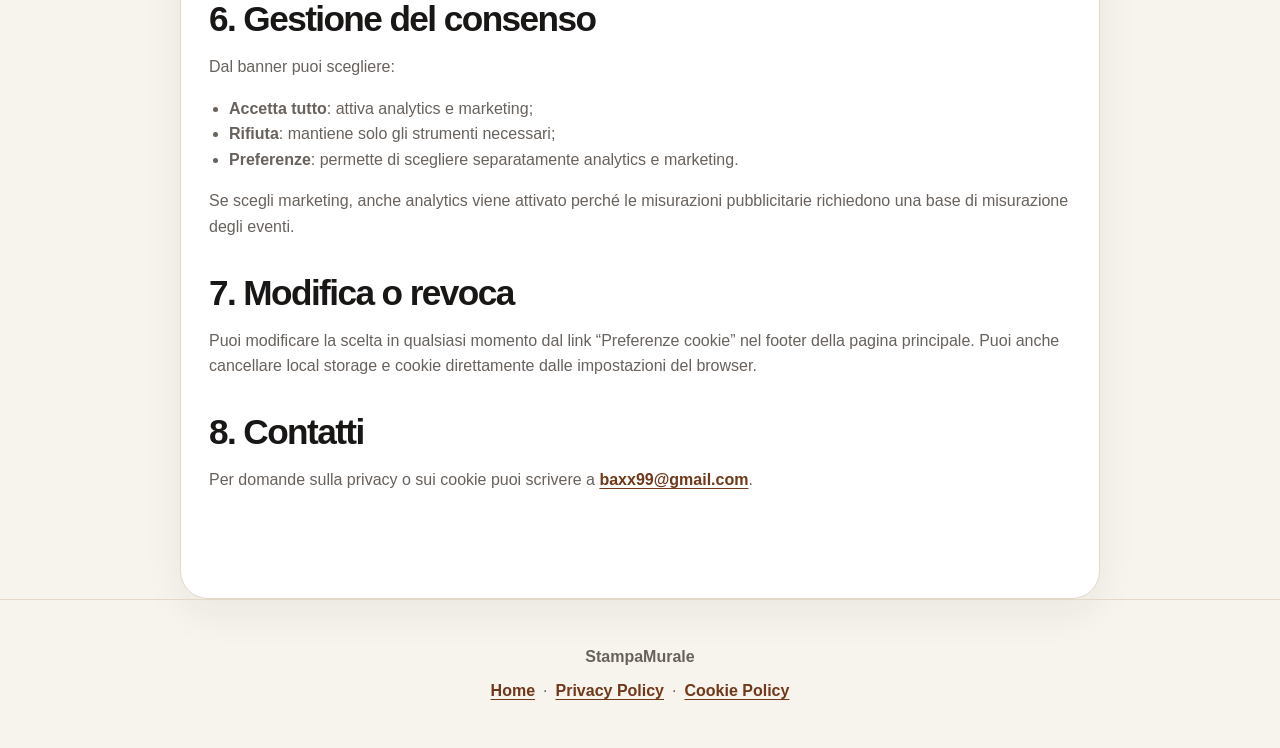
==== commit 6ff61a4d: "Aggiorna Cookie Policy per StampaMurale" ====
--- a/cookie.html
+++ b/cookie.html
@@ -3,25 +3,26 @@
 <head>
 <meta charset="utf-8"/>
 <meta content="width=device-width, initial-scale=1.0" name="viewport"/>
-<title>Cookie Policy | Stampa su Parete Perugia</title>
-<meta content="Cookie Policy per Stampa su Parete Perugia." name="description"/>
+<title>Cookie Policy | StampaMurale</title>
+<meta content="Cookie Policy del sito StampaMurale.it." name="description"/>
+<link rel="canonical" href="https://stampamurale.it/cookie.html"/>
 <link href="style.css?v=18" rel="stylesheet"/>
 </head>
 <body class="policy-page">
 <header class="hero">
 <nav class="nav">
-<div class="logo">Stampa su Parete Perugia</div>
+<div class="logo">StampaMurale</div>
 <a class="nav-cta" href="index.html">Torna al sito</a>
 </nav>
 <div class="hero-content">
 <p class="eyebrow">Informativa</p>
 <h1>Cookie Policy</h1>
-<p class="subtitle">Ultimo aggiornamento: 14/08/2026</p>
+<p class="subtitle">Ultimo aggiornamento: 07/09/2026</p>
 </div>
 </header>
 <main>
 <section class="section policy-content">
-<p class="policy-note"><strong>Nota:</strong> questa Cookie Policy è predisposta per la versione attuale della landing page. Se in futuro saranno aggiunti Meta Pixel, video YouTube incorporati, mappe, nuovi strumenti pubblicitari o altri servizi esterni, la policy dovrà essere aggiornata.</p>
+<p class="policy-note"><strong>Nota:</strong> questa Cookie Policy è predisposta per la versione attuale del sito. Se in futuro saranno aggiunti Meta Pixel, video YouTube incorporati, mappe, nuovi strumenti pubblicitari o altri servizi esterni, la policy dovrà essere aggiornata.</p>
 
 <h2>1. Cosa sono cookie, local storage e pixel</h2>
 <p>Cookie, local storage, pixel e tecnologie simili permettono al sito e ai servizi collegati di ricordare preferenze tecniche, misurare l'utilizzo della pagina o supportare attività pubblicitarie.</p>
@@ -44,7 +45,10 @@
 <p>Con il consenso marketing, il sito può attivare <strong>Google Tag Manager</strong> con ID <strong>GTM-TJSWCMD3</strong> e <strong>TikTok Pixel</strong> con ID <strong>D9UU2MJC77UE58FDAJQG</strong>.</p>
 <p>Questi strumenti possono servire per misurare campagne TikTok presenti o future e, se configurato, per attività di remarketing. In questa versione <strong>Meta Pixel non è inserito</strong>.</p>
 
-<h2>5. Gestione del consenso</h2>
+<h2>5. Cloudflare</h2>
+<p>Il sito utilizza <strong>Cloudflare</strong> per DNS, CDN, sicurezza, certificato HTTPS e pubblicazione tramite Cloudflare Pages. Cloudflare può trattare dati tecnici necessari alla sicurezza e alla consegna del sito, come indirizzi IP, informazioni di rete e richieste HTTP, secondo le proprie condizioni e informative.</p>
+
+<h2>6. Gestione del consenso</h2>
 <p>Dal banner puoi scegliere:</p>
 <ul>
 <li><strong>Accetta tutto</strong>: attiva analytics e marketing;</li>
@@ -53,16 +57,16 @@
 </ul>
 <p>Se scegli marketing, anche analytics viene attivato perché le misurazioni pubblicitarie richiedono una base di misurazione degli eventi.</p>
 
-<h2>6. Modifica o revoca</h2>
+<h2>7. Modifica o revoca</h2>
 <p>Puoi modificare la scelta in qualsiasi momento dal link “Preferenze cookie” nel footer della pagina principale. Puoi anche cancellare local storage e cookie direttamente dalle impostazioni del browser.</p>
 
-<h2>7. Contatti</h2>
+<h2>8. Contatti</h2>
 <p>Per domande sulla privacy o sui cookie puoi scrivere a <a href="mailto:baxx99@gmail.com">baxx99@gmail.com</a>.</p>
 
 </section>
 </main>
 <footer class="footer">
-<p><strong>Stampa su Parete Perugia</strong></p>
+<p><strong>StampaMurale</strong></p>
 <p class="footer-links"><a href="index.html">Home</a> · <a href="privacy.html">Privacy Policy</a> · <a href="cookie.html">Cookie Policy</a></p>
 </footer>
 </body>
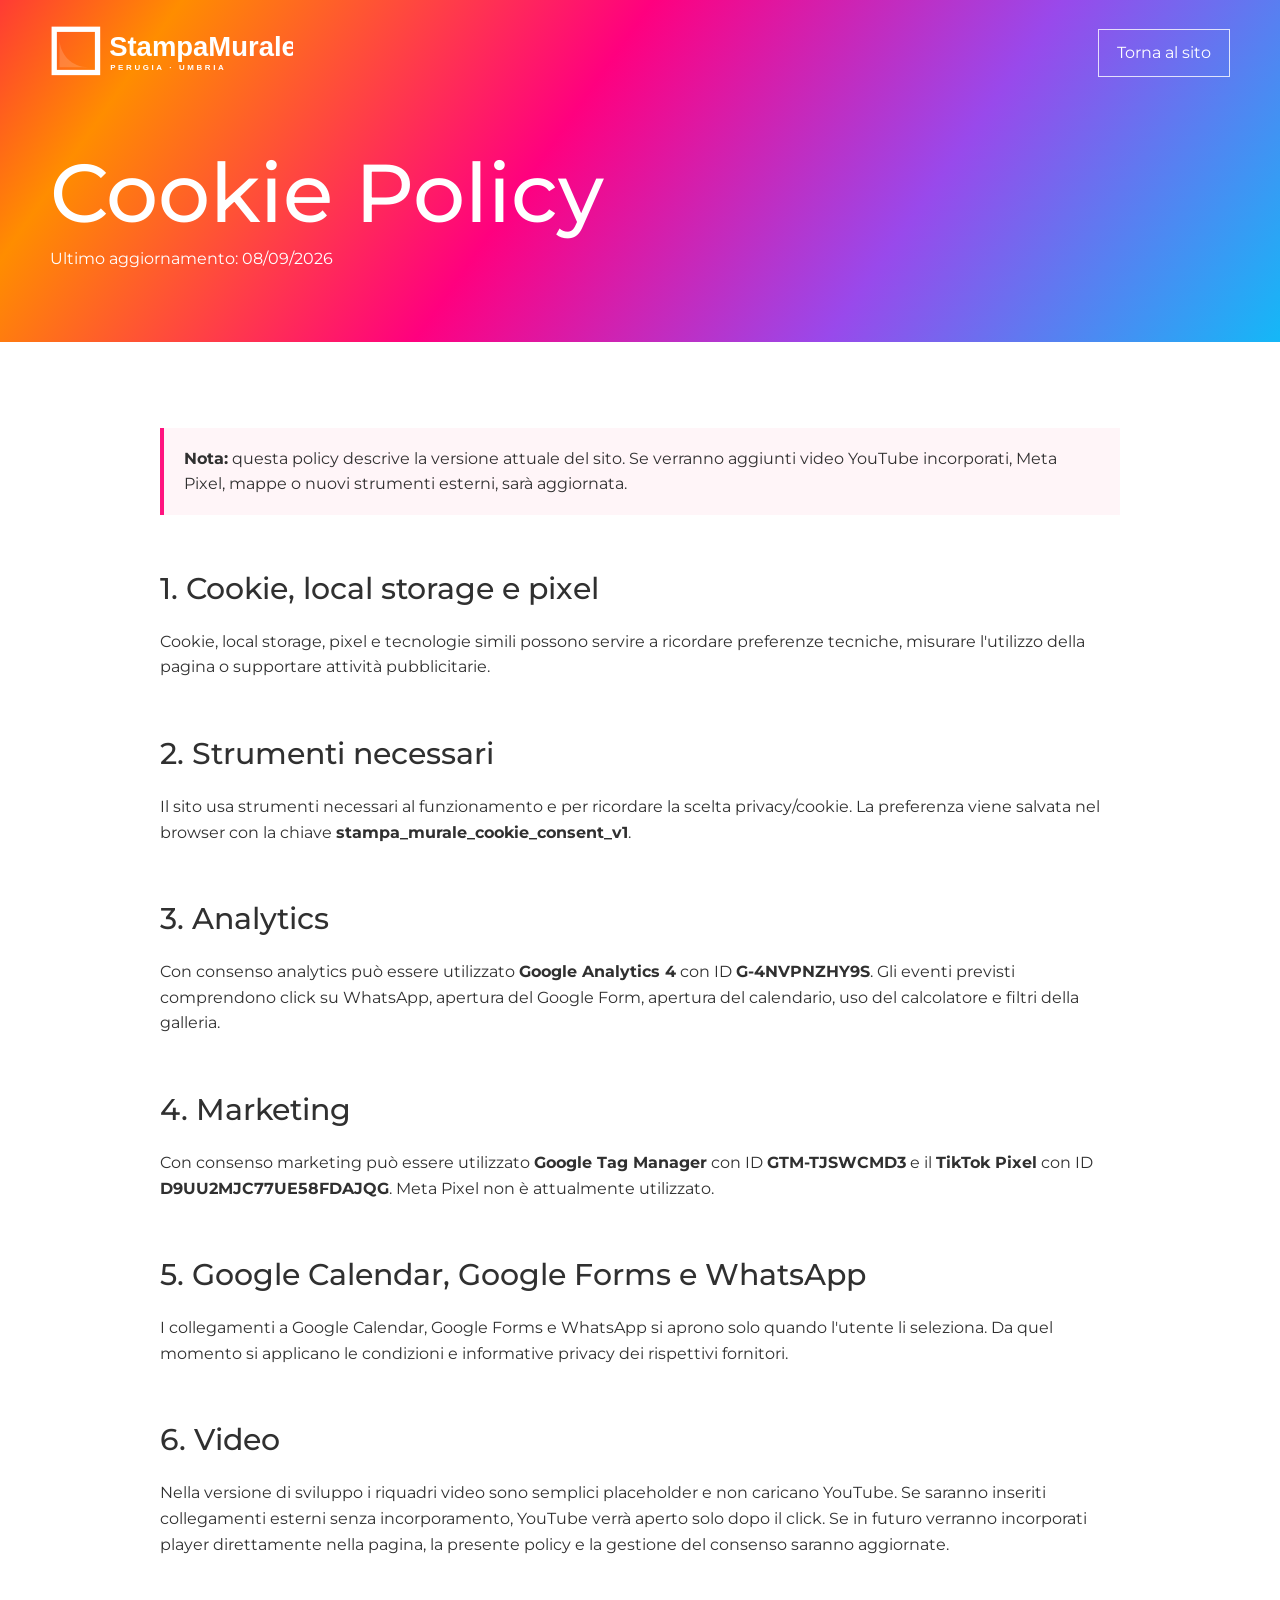
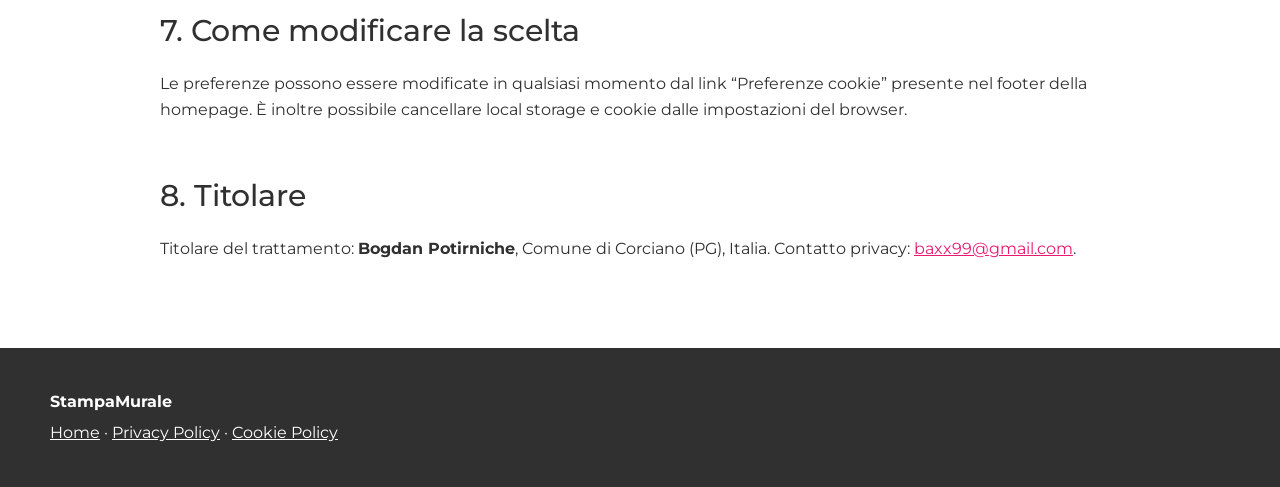
==== commit 1d77b4b4: "Aggiorna Cookie Policy per nuovo sito" ====
--- a/cookie.html
+++ b/cookie.html
@@ -1,73 +1 @@
-<!DOCTYPE html>
-<html lang="it">
-<head>
-<meta charset="utf-8"/>
-<meta content="width=device-width, initial-scale=1.0" name="viewport"/>
-<title>Cookie Policy | StampaMurale</title>
-<meta content="Cookie Policy del sito StampaMurale.it." name="description"/>
-<link rel="canonical" href="https://stampamurale.it/cookie.html"/>
-<link href="style.css?v=18" rel="stylesheet"/>
-</head>
-<body class="policy-page">
-<header class="hero">
-<nav class="nav">
-<div class="logo">StampaMurale</div>
-<a class="nav-cta" href="index.html">Torna al sito</a>
-</nav>
-<div class="hero-content">
-<p class="eyebrow">Informativa</p>
-<h1>Cookie Policy</h1>
-<p class="subtitle">Ultimo aggiornamento: 07/09/2026</p>
-</div>
-</header>
-<main>
-<section class="section policy-content">
-<p class="policy-note"><strong>Nota:</strong> questa Cookie Policy è predisposta per la versione attuale del sito. Se in futuro saranno aggiunti Meta Pixel, video YouTube incorporati, mappe, nuovi strumenti pubblicitari o altri servizi esterni, la policy dovrà essere aggiornata.</p>
-
-<h2>1. Cosa sono cookie, local storage e pixel</h2>
-<p>Cookie, local storage, pixel e tecnologie simili permettono al sito e ai servizi collegati di ricordare preferenze tecniche, misurare l'utilizzo della pagina o supportare attività pubblicitarie.</p>
-
-<h2>2. Strumenti necessari</h2>
-<p>Il sito usa strumenti necessari per il funzionamento tecnico e per ricordare la scelta privacy/cookie dell'utente. Questi strumenti non richiedono consenso e non possono essere disattivati dal banner.</p>
-<p>La preferenza cookie viene salvata nel browser con la chiave tecnica <strong>stampa_murale_cookie_consent_v1</strong>.</p>
-
-<h2>3. Analytics</h2>
-<p>Con il consenso analytics, il sito può usare <strong>Google Analytics 4</strong> con ID <strong>G-4NVPNZHY9S</strong> per misurare visite e interazioni in forma statistica.</p>
-<p>Gli eventi previsti nella pagina sono:</p>
-<ul>
-<li><strong>click_whatsapp</strong>, quando l'utente clicca un pulsante WhatsApp;</li>
-<li><strong>click_form_preventivo</strong>, quando l'utente apre il Google Form;</li>
-<li><strong>calculator_used</strong>, quando l'utente usa il calcolatore prezzo;</li>
-<li><strong>open_gallery_image</strong>, quando l'utente apre un'immagine della galleria.</li>
-</ul>
-
-<h2>4. Marketing</h2>
-<p>Con il consenso marketing, il sito può attivare <strong>Google Tag Manager</strong> con ID <strong>GTM-TJSWCMD3</strong> e <strong>TikTok Pixel</strong> con ID <strong>D9UU2MJC77UE58FDAJQG</strong>.</p>
-<p>Questi strumenti possono servire per misurare campagne TikTok presenti o future e, se configurato, per attività di remarketing. In questa versione <strong>Meta Pixel non è inserito</strong>.</p>
-
-<h2>5. Cloudflare</h2>
-<p>Il sito utilizza <strong>Cloudflare</strong> per DNS, CDN, sicurezza, certificato HTTPS e pubblicazione tramite Cloudflare Pages. Cloudflare può trattare dati tecnici necessari alla sicurezza e alla consegna del sito, come indirizzi IP, informazioni di rete e richieste HTTP, secondo le proprie condizioni e informative.</p>
-
-<h2>6. Gestione del consenso</h2>
-<p>Dal banner puoi scegliere:</p>
-<ul>
-<li><strong>Accetta tutto</strong>: attiva analytics e marketing;</li>
-<li><strong>Rifiuta</strong>: mantiene solo gli strumenti necessari;</li>
-<li><strong>Preferenze</strong>: permette di scegliere separatamente analytics e marketing.</li>
-</ul>
-<p>Se scegli marketing, anche analytics viene attivato perché le misurazioni pubblicitarie richiedono una base di misurazione degli eventi.</p>
-
-<h2>7. Modifica o revoca</h2>
-<p>Puoi modificare la scelta in qualsiasi momento dal link “Preferenze cookie” nel footer della pagina principale. Puoi anche cancellare local storage e cookie direttamente dalle impostazioni del browser.</p>
-
-<h2>8. Contatti</h2>
-<p>Per domande sulla privacy o sui cookie puoi scrivere a <a href="mailto:baxx99@gmail.com">baxx99@gmail.com</a>.</p>
-
-</section>
-</main>
-<footer class="footer">
-<p><strong>StampaMurale</strong></p>
-<p class="footer-links"><a href="index.html">Home</a> · <a href="privacy.html">Privacy Policy</a> · <a href="cookie.html">Cookie Policy</a></p>
-</footer>
-</body>
-</html>
+<!doctype html><html lang="it"><head><meta charset="utf-8"><meta name="viewport" content="width=device-width,initial-scale=1"><title>Cookie Policy | StampaMurale</title><meta name="description" content="Cookie Policy del sito StampaMurale.it"><link rel="canonical" href="https://stampamurale.it/cookie.html"><link rel="preconnect" href="https://fonts.googleapis.com"><link rel="preconnect" href="https://fonts.gstatic.com" crossorigin><link href="https://fonts.googleapis.com/css2?family=Montserrat:wght@400;500;600;700&display=swap" rel="stylesheet"><link rel="stylesheet" href="policy.css?v=1"></head><body><header class="policy-header"><div class="policy-shell"><nav class="policy-nav"><img src="smimages/logo.svg" alt="StampaMurale"><a href="index.html">Torna al sito</a></nav><h1>Cookie Policy</h1><p>Ultimo aggiornamento: 08/09/2026</p></div></header><main class="policy-main"><div class="policy-shell policy-content"><p class="policy-note"><strong>Nota:</strong> questa policy descrive la versione attuale del sito. Se verranno aggiunti video YouTube incorporati, Meta Pixel, mappe o nuovi strumenti esterni, sarà aggiornata.</p><h2>1. Cookie, local storage e pixel</h2><p>Cookie, local storage, pixel e tecnologie simili possono servire a ricordare preferenze tecniche, misurare l'utilizzo della pagina o supportare attività pubblicitarie.</p><h2>2. Strumenti necessari</h2><p>Il sito usa strumenti necessari al funzionamento e per ricordare la scelta privacy/cookie. La preferenza viene salvata nel browser con la chiave <strong>stampa_murale_cookie_consent_v1</strong>.</p><h2>3. Analytics</h2><p>Con consenso analytics può essere utilizzato <strong>Google Analytics 4</strong> con ID <strong>G-4NVPNZHY9S</strong>. Gli eventi previsti comprendono click su WhatsApp, apertura del Google Form, apertura del calendario, uso del calcolatore e filtri della galleria.</p><h2>4. Marketing</h2><p>Con consenso marketing può essere utilizzato <strong>Google Tag Manager</strong> con ID <strong>GTM-TJSWCMD3</strong> e il <strong>TikTok Pixel</strong> con ID <strong>D9UU2MJC77UE58FDAJQG</strong>. Meta Pixel non è attualmente utilizzato.</p><h2>5. Google Calendar, Google Forms e WhatsApp</h2><p>I collegamenti a Google Calendar, Google Forms e WhatsApp si aprono solo quando l'utente li seleziona. Da quel momento si applicano le condizioni e informative privacy dei rispettivi fornitori.</p><h2>6. Video</h2><p>Nella versione di sviluppo i riquadri video sono semplici placeholder e non caricano YouTube. Se saranno inseriti collegamenti esterni senza incorporamento, YouTube verrà aperto solo dopo il click. Se in futuro verranno incorporati player direttamente nella pagina, la presente policy e la gestione del consenso saranno aggiornate.</p><h2>7. Come modificare la scelta</h2><p>Le preferenze possono essere modificate in qualsiasi momento dal link “Preferenze cookie” presente nel footer della homepage. È inoltre possibile cancellare local storage e cookie dalle impostazioni del browser.</p><h2>8. Titolare</h2><p>Titolare del trattamento: <strong>Bogdan Potirniche</strong>, Comune di Corciano (PG), Italia. Contatto privacy: <a href="mailto:baxx99@gmail.com">baxx99@gmail.com</a>.</p></div></main><footer class="policy-footer"><div class="policy-shell"><p><strong>StampaMurale</strong></p><p><a href="index.html">Home</a> · <a href="privacy.html">Privacy Policy</a> · <a href="cookie.html">Cookie Policy</a></p></div></footer></body></html>
--- a/policy.css
+++ b/policy.css
@@ -0,0 +1 @@
+*{box-sizing:border-box}html{scroll-behavior:smooth}body{margin:0;font-family:Montserrat,Arial,sans-serif;color:#303030;background:#fff;line-height:1.6}a{color:#e91873}.policy-header{background:linear-gradient(125deg,#ff3b34 0%,#ff8d00 12%,#ff007f 43%,#9949eb 70%,#14b8f7 100%);color:#fff;padding:24px 0 70px}.policy-shell{width:min(1180px,calc(100% - 40px));margin:auto}.policy-nav{display:flex;align-items:center;justify-content:space-between;gap:30px}.policy-nav img{height:58px;filter:brightness(0) invert(1)}.policy-nav a{color:#fff;text-decoration:none;border:1px solid rgba(255,255,255,.8);padding:10px 18px}.policy-header h1{font-size:clamp(46px,7vw,82px);font-weight:500;line-height:1;margin:70px 0 12px}.policy-header p{margin:0;font-size:16px}.policy-main{padding:70px 0}.policy-content{max-width:960px}.policy-content h2{font-size:30px;font-weight:500;margin:50px 0 12px}.policy-content p,.policy-content li{font-size:16px}.policy-note{background:#fff5f8;border-left:4px solid #ff137f;padding:18px 20px}.policy-footer{background:#303030;color:#fff;padding:35px 0}.policy-footer a{color:#fff}.policy-footer p{margin:6px 0}@media(max-width:700px){.policy-header{padding-bottom:45px}.policy-nav img{height:45px}.policy-header h1{margin-top:45px}.policy-main{padding:45px 0}.policy-content h2{font-size:25px}}
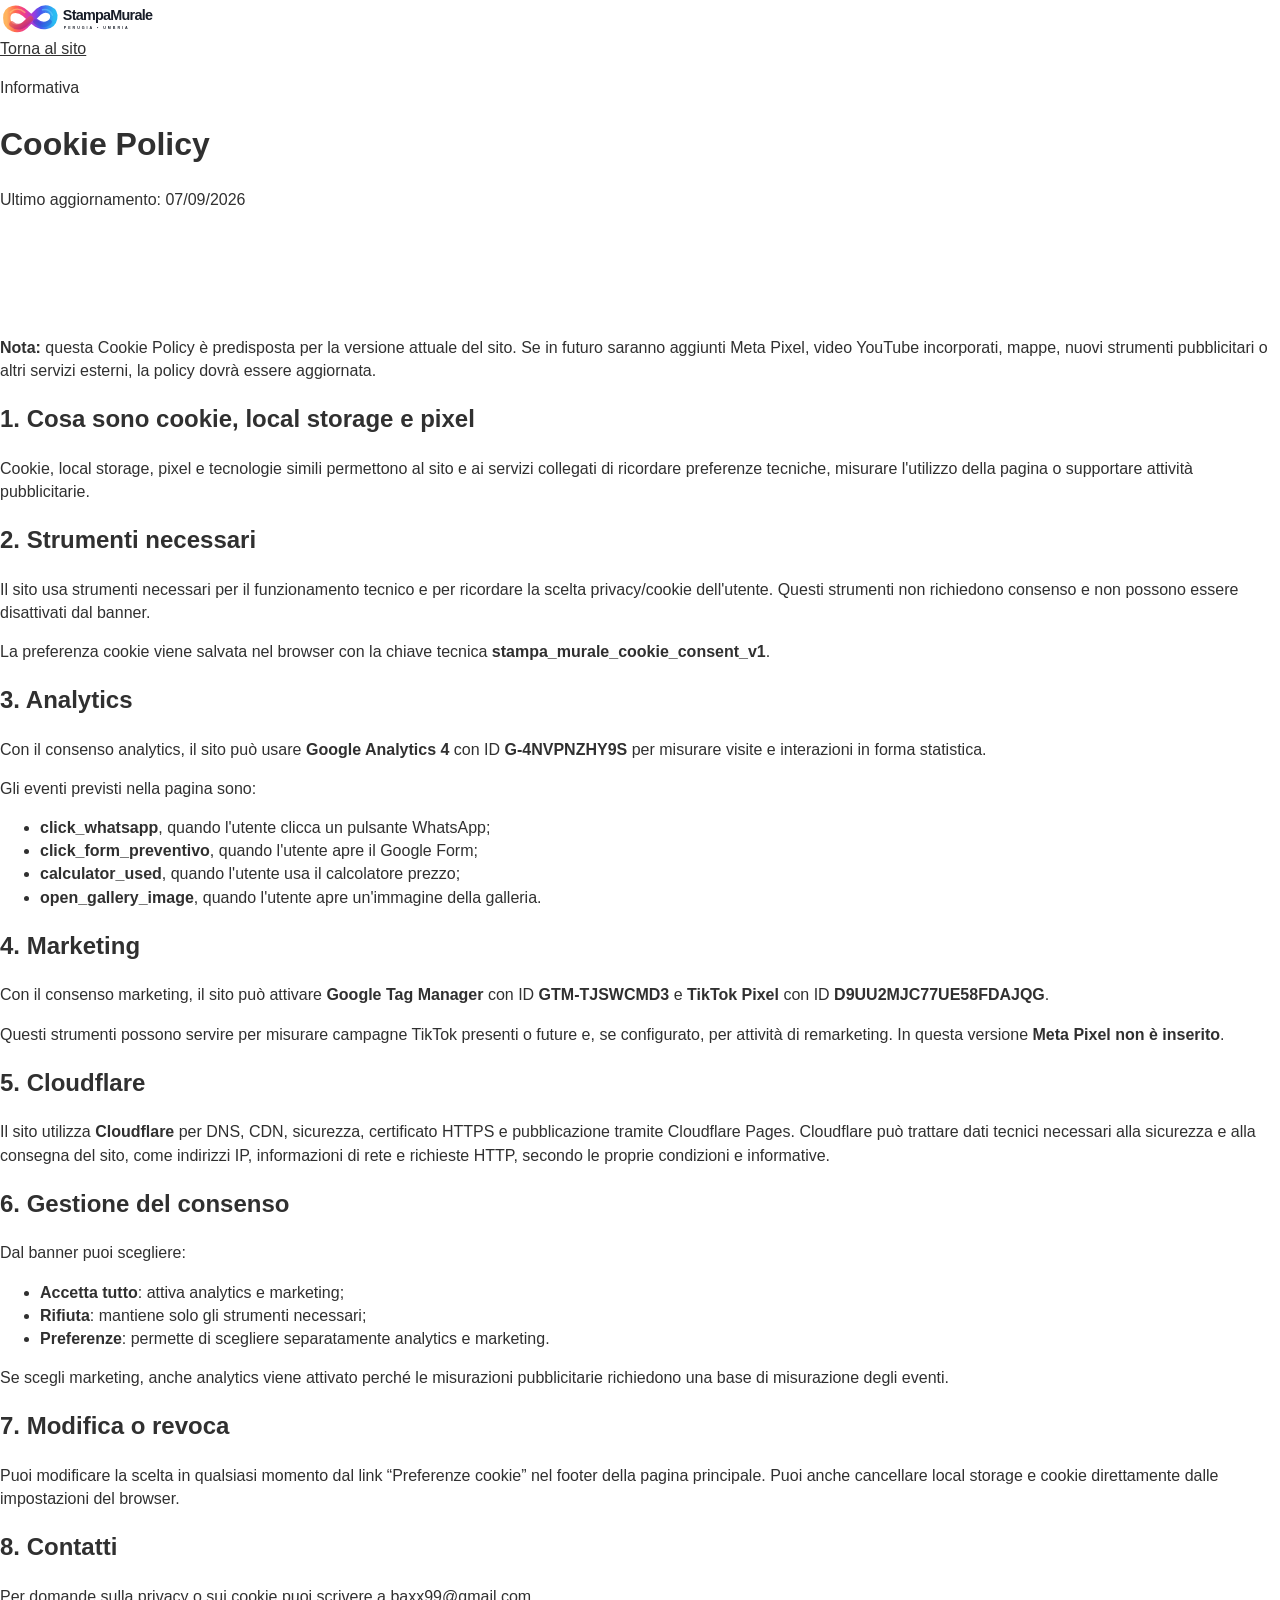
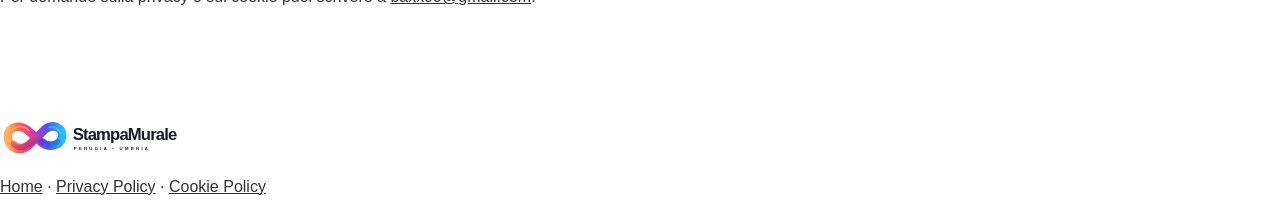
==== commit e7dddb00: "Sostituisce il logo nella Cookie Policy" ====
--- a/cookie.html
+++ b/cookie.html
@@ -1 +1,74 @@
-<!doctype html><html lang="it"><head><meta charset="utf-8"><meta name="viewport" content="width=device-width,initial-scale=1"><title>Cookie Policy | StampaMurale</title><meta name="description" content="Cookie Policy del sito StampaMurale.it"><link rel="canonical" href="https://stampamurale.it/cookie.html"><link rel="preconnect" href="https://fonts.googleapis.com"><link rel="preconnect" href="https://fonts.gstatic.com" crossorigin><link href="https://fonts.googleapis.com/css2?family=Montserrat:wght@400;500;600;700&display=swap" rel="stylesheet"><link rel="stylesheet" href="policy.css?v=1"></head><body><header class="policy-header"><div class="policy-shell"><nav class="policy-nav"><img src="smimages/logo.svg" alt="StampaMurale"><a href="index.html">Torna al sito</a></nav><h1>Cookie Policy</h1><p>Ultimo aggiornamento: 08/09/2026</p></div></header><main class="policy-main"><div class="policy-shell policy-content"><p class="policy-note"><strong>Nota:</strong> questa policy descrive la versione attuale del sito. Se verranno aggiunti video YouTube incorporati, Meta Pixel, mappe o nuovi strumenti esterni, sarà aggiornata.</p><h2>1. Cookie, local storage e pixel</h2><p>Cookie, local storage, pixel e tecnologie simili possono servire a ricordare preferenze tecniche, misurare l'utilizzo della pagina o supportare attività pubblicitarie.</p><h2>2. Strumenti necessari</h2><p>Il sito usa strumenti necessari al funzionamento e per ricordare la scelta privacy/cookie. La preferenza viene salvata nel browser con la chiave <strong>stampa_murale_cookie_consent_v1</strong>.</p><h2>3. Analytics</h2><p>Con consenso analytics può essere utilizzato <strong>Google Analytics 4</strong> con ID <strong>G-4NVPNZHY9S</strong>. Gli eventi previsti comprendono click su WhatsApp, apertura del Google Form, apertura del calendario, uso del calcolatore e filtri della galleria.</p><h2>4. Marketing</h2><p>Con consenso marketing può essere utilizzato <strong>Google Tag Manager</strong> con ID <strong>GTM-TJSWCMD3</strong> e il <strong>TikTok Pixel</strong> con ID <strong>D9UU2MJC77UE58FDAJQG</strong>. Meta Pixel non è attualmente utilizzato.</p><h2>5. Google Calendar, Google Forms e WhatsApp</h2><p>I collegamenti a Google Calendar, Google Forms e WhatsApp si aprono solo quando l'utente li seleziona. Da quel momento si applicano le condizioni e informative privacy dei rispettivi fornitori.</p><h2>6. Video</h2><p>Nella versione di sviluppo i riquadri video sono semplici placeholder e non caricano YouTube. Se saranno inseriti collegamenti esterni senza incorporamento, YouTube verrà aperto solo dopo il click. Se in futuro verranno incorporati player direttamente nella pagina, la presente policy e la gestione del consenso saranno aggiornate.</p><h2>7. Come modificare la scelta</h2><p>Le preferenze possono essere modificate in qualsiasi momento dal link “Preferenze cookie” presente nel footer della homepage. È inoltre possibile cancellare local storage e cookie dalle impostazioni del browser.</p><h2>8. Titolare</h2><p>Titolare del trattamento: <strong>Bogdan Potirniche</strong>, Comune di Corciano (PG), Italia. Contatto privacy: <a href="mailto:baxx99@gmail.com">baxx99@gmail.com</a>.</p></div></main><footer class="policy-footer"><div class="policy-shell"><p><strong>StampaMurale</strong></p><p><a href="index.html">Home</a> · <a href="privacy.html">Privacy Policy</a> · <a href="cookie.html">Cookie Policy</a></p></div></footer></body></html>+<!DOCTYPE html>
+<html lang="it">
+<head>
+<meta charset="utf-8"/>
+<meta content="width=device-width, initial-scale=1.0" name="viewport"/>
+<title>Cookie Policy | StampaMurale</title>
+<meta content="Cookie Policy del sito StampaMurale.it." name="description"/>
+<link rel="canonical" href="https://stampamurale.it/cookie.html"/>
+<link rel="icon" href="favicon.svg" type="image/svg+xml"/>
+<link href="style.css?v=18" rel="stylesheet"/>
+</head>
+<body class="policy-page">
+<header class="hero">
+<nav class="nav">
+<a class="logo" href="index.html" aria-label="StampaMurale home"><img src="logo-stampamurale.svg" alt="" aria-hidden="true" width="190" height="37" style="display:block;width:190px;max-width:52vw;height:auto;"/></a>
+<a class="nav-cta" href="index.html">Torna al sito</a>
+</nav>
+<div class="hero-content">
+<p class="eyebrow">Informativa</p>
+<h1>Cookie Policy</h1>
+<p class="subtitle">Ultimo aggiornamento: 07/09/2026</p>
+</div>
+</header>
+<main>
+<section class="section policy-content">
+<p class="policy-note"><strong>Nota:</strong> questa Cookie Policy è predisposta per la versione attuale del sito. Se in futuro saranno aggiunti Meta Pixel, video YouTube incorporati, mappe, nuovi strumenti pubblicitari o altri servizi esterni, la policy dovrà essere aggiornata.</p>
+
+<h2>1. Cosa sono cookie, local storage e pixel</h2>
+<p>Cookie, local storage, pixel e tecnologie simili permettono al sito e ai servizi collegati di ricordare preferenze tecniche, misurare l'utilizzo della pagina o supportare attività pubblicitarie.</p>
+
+<h2>2. Strumenti necessari</h2>
+<p>Il sito usa strumenti necessari per il funzionamento tecnico e per ricordare la scelta privacy/cookie dell'utente. Questi strumenti non richiedono consenso e non possono essere disattivati dal banner.</p>
+<p>La preferenza cookie viene salvata nel browser con la chiave tecnica <strong>stampa_murale_cookie_consent_v1</strong>.</p>
+
+<h2>3. Analytics</h2>
+<p>Con il consenso analytics, il sito può usare <strong>Google Analytics 4</strong> con ID <strong>G-4NVPNZHY9S</strong> per misurare visite e interazioni in forma statistica.</p>
+<p>Gli eventi previsti nella pagina sono:</p>
+<ul>
+<li><strong>click_whatsapp</strong>, quando l'utente clicca un pulsante WhatsApp;</li>
+<li><strong>click_form_preventivo</strong>, quando l'utente apre il Google Form;</li>
+<li><strong>calculator_used</strong>, quando l'utente usa il calcolatore prezzo;</li>
+<li><strong>open_gallery_image</strong>, quando l'utente apre un'immagine della galleria.</li>
+</ul>
+
+<h2>4. Marketing</h2>
+<p>Con il consenso marketing, il sito può attivare <strong>Google Tag Manager</strong> con ID <strong>GTM-TJSWCMD3</strong> e <strong>TikTok Pixel</strong> con ID <strong>D9UU2MJC77UE58FDAJQG</strong>.</p>
+<p>Questi strumenti possono servire per misurare campagne TikTok presenti o future e, se configurato, per attività di remarketing. In questa versione <strong>Meta Pixel non è inserito</strong>.</p>
+
+<h2>5. Cloudflare</h2>
+<p>Il sito utilizza <strong>Cloudflare</strong> per DNS, CDN, sicurezza, certificato HTTPS e pubblicazione tramite Cloudflare Pages. Cloudflare può trattare dati tecnici necessari alla sicurezza e alla consegna del sito, come indirizzi IP, informazioni di rete e richieste HTTP, secondo le proprie condizioni e informative.</p>
+
+<h2>6. Gestione del consenso</h2>
+<p>Dal banner puoi scegliere:</p>
+<ul>
+<li><strong>Accetta tutto</strong>: attiva analytics e marketing;</li>
+<li><strong>Rifiuta</strong>: mantiene solo gli strumenti necessari;</li>
+<li><strong>Preferenze</strong>: permette di scegliere separatamente analytics e marketing.</li>
+</ul>
+<p>Se scegli marketing, anche analytics viene attivato perché le misurazioni pubblicitarie richiedono una base di misurazione degli eventi.</p>
+
+<h2>7. Modifica o revoca</h2>
+<p>Puoi modificare la scelta in qualsiasi momento dal link “Preferenze cookie” nel footer della pagina principale. Puoi anche cancellare local storage e cookie direttamente dalle impostazioni del browser.</p>
+
+<h2>8. Contatti</h2>
+<p>Per domande sulla privacy o sui cookie puoi scrivere a <a href="mailto:baxx99@gmail.com">baxx99@gmail.com</a>.</p>
+
+</section>
+</main>
+<footer class="footer">
+<a href="index.html" aria-label="StampaMurale home"><img src="logo-stampamurale.svg" alt="StampaMurale - Perugia e Umbria" width="220" height="43" style="display:block;width:220px;max-width:78vw;height:auto;margin-bottom:16px;"/></a>
+<p class="footer-links"><a href="index.html">Home</a> · <a href="privacy.html">Privacy Policy</a> · <a href="cookie.html">Cookie Policy</a></p>
+</footer>
+</body>
+</html>
--- a/style.css
+++ b/style.css
@@ -0,0 +1 @@
+:root{--ink:#303030;--muted:#666;--line:#e7e7e7;--paper:#fff;--dark:#303030;--pink:#ff1190;--orange:#ff9d00;--blue:#10b8ff;--violet:#6d55ff;--gradient:linear-gradient(90deg,#ffad00 0%,#ff136f 38%,#d30ad5 65%,#0dbbff 100%);--hero-gradient:linear-gradient(125deg,#ff3b34 0%,#ff8d00 12%,#ff007f 43%,#9949eb 70%,#14b8f7 100%);--shell:min(1640px,calc(100% - 72px))}*{box-sizing:border-box}html{scroll-behavior:smooth}body{margin:0;font-family:Montserrat,Arial,sans-serif;color:var(--ink);background:#fff;line-height:1.45}img{display:block;max-width:100%}a{color:inherit}button,input{font:inherit}body.no-scroll{overflow:hidden}.shell{width:var(--shell);margin-inline:auto}.site-header{height:82px;position:sticky;top:0;z-index:80;background:#fff;display:flex;align-items:center;padding:0 30px;border-bottom:1px solid #ececec}.brand{display:block;width:245px;margin-right:auto}.brand img{height:56px;width:auto}.desktop-nav{display:flex;align-items:center;gap:42px;font-size:18px}.desktop-nav a{text-decoration:none}.gradient-cta,.gradient-button{background:var(--gradient);color:#fff!important;border:0}.desktop-nav .gradient-cta{padding:12px 42px;min-width:380px;text-align:center}.menu-button{margin-left:36px;width:38px;height:30px;border:0;background:transparent;display:flex;flex-direction:column;justify-content:center;gap:9px;cursor:pointer}.menu-button span{height:1px;background:#444;width:32px;display:block}.mobile-nav{position:fixed;top:82px;right:0;z-index:75;background:#fff;width:min(390px,100%);padding:28px 34px;box-shadow:0 18px 50px rgba(0,0,0,.12)}.mobile-nav a{display:block;padding:14px 0;border-bottom:1px solid #eee;text-decoration:none}.hero-gradient{min-height:760px;color:#fff;background:var(--hero-gradient);position:relative;overflow:hidden;padding:44px 0 62px}.hero-grid{display:grid;grid-template-columns:1.35fr .9fr;gap:70px;align-items:center;min-height:650px}.hero-copy{position:relative;z-index:2;max-width:930px}.hero-logo{height:82px;width:auto;filter:brightness(0) invert(1);margin-bottom:85px}.hero-kicker{font-size:18px;margin:0 0 8px}.hero-copy h1{font-size:clamp(52px,5vw,90px);line-height:1.08;font-weight:500;margin:0 0 34px;letter-spacing:-.04em}.hero-lead{font-size:21px;max-width:900px}.hero-actions{display:flex;gap:14px;margin:34px 0 20px}.button{display:inline-flex;align-items:center;justify-content:center;text-decoration:none;min-height:46px;padding:11px 30px;border:1px solid transparent;font-weight:500;cursor:pointer}.button-light{background:#fff;color:#f2178e;min-width:450px}.button-outline-light{border-color:#fff;color:#fff;min-width:240px}.button.small{min-height:40px;padding:8px 28px}.outline-button{border-color:#777;background:#fff;color:#333}.hero-note{font-size:14px}.hero-media{display:grid;gap:36px;position:relative;z-index:3}.hero-image{margin:0;position:relative}.hero-image img{height:300px;width:100%;object-fit:cover;background:rgba(255,255,255,.18)}.hero-image-top img{border-radius:0 0 0 72px}.hero-image-bottom img{border-radius:0 0 72px 0}.hero-image figcaption{position:absolute;bottom:8px;right:12px;font-size:11px;background:rgba(255,255,255,.82);color:#333;padding:4px 7px}.hero-dots{position:absolute;inset:140px 5% 0 40%;background-image:radial-gradient(rgba(255,255,255,.26) 1.3px,transparent 1.3px);background-size:19px 19px;mask-image:linear-gradient(to right,transparent,#000 25%,#000 80%,transparent);pointer-events:none}section{padding:92px 0}.intro-section{padding-top:100px}.split-layout{display:grid;grid-template-columns:1.55fr .65fr;gap:70px;align-items:center}.content-wide h2,.gallery-section h2,.audience-section>div>h2,.price-side h2,.faq-side h2,.comparison-section h2,.what-section h2{font-size:clamp(44px,4vw,68px);font-weight:500;line-height:1.1;letter-spacing:-.035em;margin:0 0 20px}.content-wide p,.surface-copy,.application-section p,.price-side p,.comparison-section p,.what-section p{font-size:18px;line-height:1.6}.tiny-gradient-line{width:108px;height:4px;background:var(--gradient);margin:18px 0 30px}.tiny-gradient-line.center{margin-inline:auto}.video-placeholder{position:relative;width:100%;border:0;padding:0;background:#f5f5f5;cursor:pointer;overflow:hidden;border-radius:0 0 72px 0}.video-placeholder img{width:100%;height:500px;object-fit:cover}.video-placeholder.tall img{height:650px}.video-placeholder.portrait img{height:620px}.play-button{position:absolute;left:50%;top:50%;translate:-50% -50%;width:82px;height:82px;background:#ff0791;color:#fff;display:grid;place-items:center;font-size:34px}.surface-section,.benefits-section,.application-section,.audience-section,.comparison-section,.what-section{background:#fff}.center-title{text-align:center;font-size:clamp(42px,4vw,64px);font-weight:500;margin:0}.surface-icons{display:grid;grid-template-columns:repeat(7,1fr);gap:34px;margin:80px 0 40px}.surface-icons article{text-align:center}.surface-icons h3{font-weight:400;font-size:18px}.icon-box{width:96px;height:96px;margin:0 auto 18px;border:10px solid transparent;border-image:var(--gradient) 1;background:#fff;font-size:45px;display:grid;place-items:center}.surface-copy{max-width:1460px;margin:30px auto}.spec-grid{display:grid;grid-template-columns:repeat(3,1fr);gap:60px;text-align:center;margin-top:72px}.spec-icon{font-size:70px;font-weight:400;background:var(--gradient);-webkit-background-clip:text;background-clip:text;color:transparent}.spec-grid p{font-size:18px}.benefit-grid{display:grid;grid-template-columns:repeat(5,1fr);gap:36px;margin-top:65px;text-align:center}.benefit-icon,.audience-icon{height:92px;font-size:62px;background:var(--gradient);-webkit-background-clip:text;background-clip:text;color:transparent}.benefit-grid h3{font-size:21px;margin:14px 0 6px}.benefit-grid p{font-size:16px;margin:0}.gallery-section{padding-top:100px}.gallery-filters{display:flex;gap:18px;flex-wrap:wrap;margin:30px 0 22px}.gallery-filter{background:#fff;border:1px solid #666;min-height:42px;padding:8px 34px;cursor:pointer}.gallery-filter.active{background:var(--gradient);color:#fff;border-color:transparent}.project-grid{display:grid;grid-template-columns:repeat(2,1fr);gap:14px}.project-card{position:relative;padding:0;border:0;background:#eee;cursor:pointer;overflow:hidden}.project-card[hidden]{display:none}.project-card img{width:100%;height:500px;object-fit:cover}.project-card span{position:absolute;left:20px;bottom:18px;background:rgba(0,0,0,.65);color:#fff;padding:8px 12px}.application-section{padding:85px 0}.soft-dots{background-image:radial-gradient(#e7e7e7 1.2px,transparent 1.2px);background-size:19px 19px}.two-column-content{display:grid;grid-template-columns:1fr 1fr;gap:86px}.two-column-content h2{font-size:44px;font-weight:500;margin:0}.rounded-media{margin-top:34px;width:100%;height:560px;object-fit:cover;border-radius:0 0 72px 0}.two-column-content article:nth-child(even) .rounded-media{border-radius:0 0 0 72px}.audience-section h2{margin-bottom:18px}.audience-grid{display:grid;grid-template-columns:repeat(3,1fr);gap:80px 95px;margin-top:70px}.audience-grid article{display:grid;grid-template-columns:150px 1fr;grid-template-rows:auto 1fr;column-gap:22px}.audience-icon{grid-row:1/3;display:grid;place-items:center}.audience-grid h3{font-size:34px;font-weight:400;margin:0 0 18px}.audience-grid p{font-size:16px;line-height:1.55;margin:0}.price-faq-section{background-image:radial-gradient(#e7e7e7 1.2px,transparent 1.2px);background-size:19px 19px}.price-faq-grid{display:grid;grid-template-columns:1fr 1.05fr;gap:90px}.price-big{font-size:34px!important;margin:45px 0 15px}.calculator{display:grid;grid-template-columns:1fr 1fr;gap:18px;margin:30px 0 18px}.calculator label{font-size:14px;font-weight:600}.calculator input{width:100%;padding:14px;border:1px solid #aaa;margin-top:7px;background:#fff}.calculator-result{grid-column:1/-1;border:1px solid #ddd;padding:18px;display:flex;gap:18px;align-items:baseline}.calculator-result strong{font-size:34px}.price-actions{display:flex;gap:12px;flex-wrap:wrap}.faq-side details{border-bottom:1px solid #bbb;padding:22px 0}.faq-side summary{list-style:none;font-weight:600;font-size:17px;cursor:pointer;position:relative;padding-right:30px}.faq-side summary::after{content:'+';position:absolute;right:0;font-size:20px}.faq-side details[open] summary::after{content:'−'}.faq-side details p{font-size:15px}.comparison-layout{grid-template-columns:.62fr 1.55fr}.number-list{font-size:16px;line-height:1.65;padding-left:22px}.number-list li{margin-bottom:16px}.booking-strip{background:#faf5f1}.booking-grid{display:grid;grid-template-columns:1.3fr .7fr;gap:80px;align-items:center}.booking-grid h2{font-size:48px;margin:6px 0 16px}.small-cap{color:#ff287c;font-weight:700;letter-spacing:.08em}.booking-actions{display:grid;gap:10px}.dark-footer{background:#303030;color:#fff;padding:72px 0 35px;background-image:radial-gradient(rgba(255,255,255,.12) 1.2px,transparent 1.2px);background-size:19px 19px}.dark-footer a{color:#fff}.footer-top{display:grid;grid-template-columns:.9fr 1.2fr;gap:100px}.footer-logo{height:72px;width:auto;filter:brightness(0) invert(1);margin-bottom:25px}.footer-contact p,.footer-process li{font-size:16px;line-height:1.55}.footer-process h2,.footer-box h2{font-size:42px;font-weight:400;margin:0}.footer-process ol{padding-left:22px}.footer-process li{margin-bottom:16px}.footer-box,.footer-links-box{border:1px solid rgba(255,255,255,.18);padding:28px;margin-top:36px}.footer-box p{max-width:1000px}.footer-links-box{display:grid;grid-template-columns:1fr 1fr;gap:60px}.footer-links-box h3{font-size:28px;font-weight:400}.footer-links-box a{display:inline-block;margin:5px 18px 5px 0}.footer-legal{font-size:13px;color:#ddd}.text-button{border:0;background:none;color:#fff;text-decoration:underline;padding:0;cursor:pointer}.lightbox{position:fixed;inset:0;background:rgba(0,0,0,.88);z-index:200;display:grid;place-items:center;padding:40px}.lightbox[hidden]{display:none}.lightbox-inner{max-width:min(1200px,90vw)}.lightbox-inner img{max-height:80vh;margin:auto}.lightbox-inner p{color:#fff;text-align:center}.lightbox-close{position:absolute;right:30px;top:20px;background:none;color:#fff;border:0;font-size:46px;cursor:pointer}.cookie-banner{position:fixed;left:20px;right:20px;bottom:20px;z-index:300;background:#fff;border:1px solid #ddd;box-shadow:0 12px 40px rgba(0,0,0,.18);padding:20px;display:flex;gap:30px;align-items:center;justify-content:space-between}.cookie-banner[hidden]{display:none}.cookie-banner p{margin:5px 0 0;font-size:13px}.cookie-actions{display:flex;gap:8px;flex-wrap:wrap}.cookie-modal{position:fixed;inset:0;z-index:310;background:rgba(0,0,0,.5);display:grid;place-items:center;padding:20px}.cookie-modal[hidden]{display:none}.cookie-panel{background:#fff;width:min(650px,95vw);padding:32px;position:relative}.cookie-close{position:absolute;right:15px;top:10px;border:0;background:none;font-size:30px}.cookie-row{display:flex;justify-content:space-between;gap:20px;padding:18px 0;border-bottom:1px solid #eee}.cookie-row p{font-size:13px;margin:5px 0 0}@media(max-width:1100px){:root{--shell:min(100% - 36px,1000px)}.desktop-nav>a:not(.gradient-cta){display:none}.desktop-nav .gradient-cta{min-width:auto;padding-inline:22px}.hero-grid,.split-layout,.two-column-content,.price-faq-grid,.booking-grid,.footer-top,.footer-links-box{grid-template-columns:1fr}.hero-logo{margin-bottom:45px}.hero-media{grid-template-columns:1fr 1fr}.hero-image img{height:260px}.surface-icons{grid-template-columns:repeat(4,1fr)}.benefit-grid{grid-template-columns:repeat(2,1fr)}.audience-grid{grid-template-columns:repeat(2,1fr)}.project-card img{height:380px}.comparison-layout{grid-template-columns:1fr}}@media(max-width:700px){:root{--shell:calc(100% - 30px)}.site-header{height:70px;padding:0 14px}.brand{width:170px}.brand img{height:45px}.desktop-nav{display:none}.menu-button{margin-left:auto}.mobile-nav{top:70px}.hero-gradient{padding-top:32px;min-height:auto}.hero-grid{gap:35px}.hero-logo{height:60px;margin-bottom:45px}.hero-kicker{font-size:14px}.hero-copy h1{font-size:46px}.hero-lead{font-size:17px}.hero-actions{display:grid}.button-light,.button-outline-light{min-width:0;width:100%}.hero-media{grid-template-columns:1fr}.hero-image img{height:250px}section{padding:64px 0}.content-wide h2,.gallery-section h2,.audience-section>div>h2,.price-side h2,.faq-side h2,.comparison-section h2,.what-section h2,.center-title{font-size:38px}.surface-icons{grid-template-columns:repeat(2,1fr);gap:26px}.spec-grid{grid-template-columns:1fr;gap:20px}.benefit-grid{grid-template-columns:1fr}.project-grid{grid-template-columns:1fr}.project-card img{height:300px}.two-column-content{gap:55px}.rounded-media,.video-placeholder.tall img,.video-placeholder.portrait img,.video-placeholder img{height:400px}.audience-grid{grid-template-columns:1fr;gap:45px}.audience-grid article{grid-template-columns:90px 1fr}.audience-icon{font-size:45px}.audience-grid h3{font-size:27px}.calculator{grid-template-columns:1fr}.calculator-result{grid-column:auto;flex-wrap:wrap}.gallery-filters{display:grid;grid-template-columns:1fr 1fr}.gallery-filter{padding-inline:10px}.booking-grid h2{font-size:38px}.cookie-banner{flex-direction:column;align-items:stretch}.cookie-actions{display:grid}}
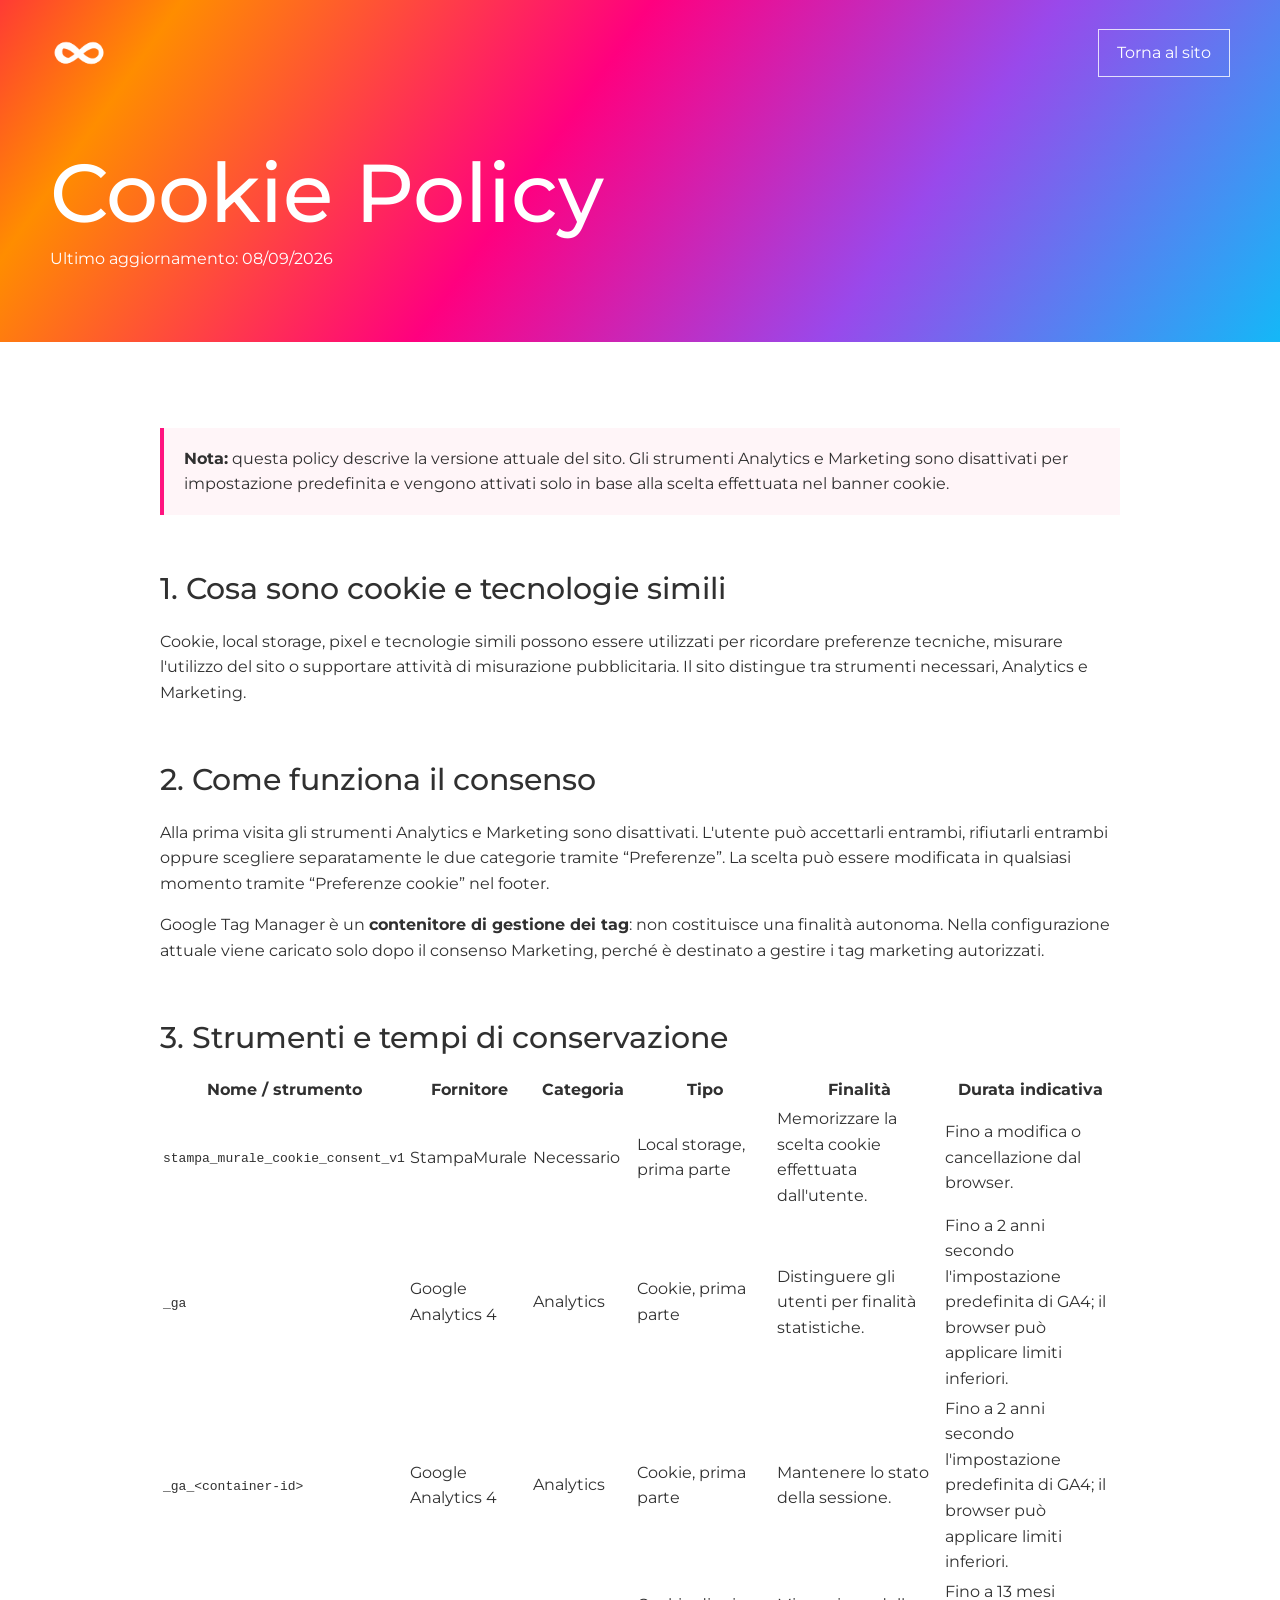
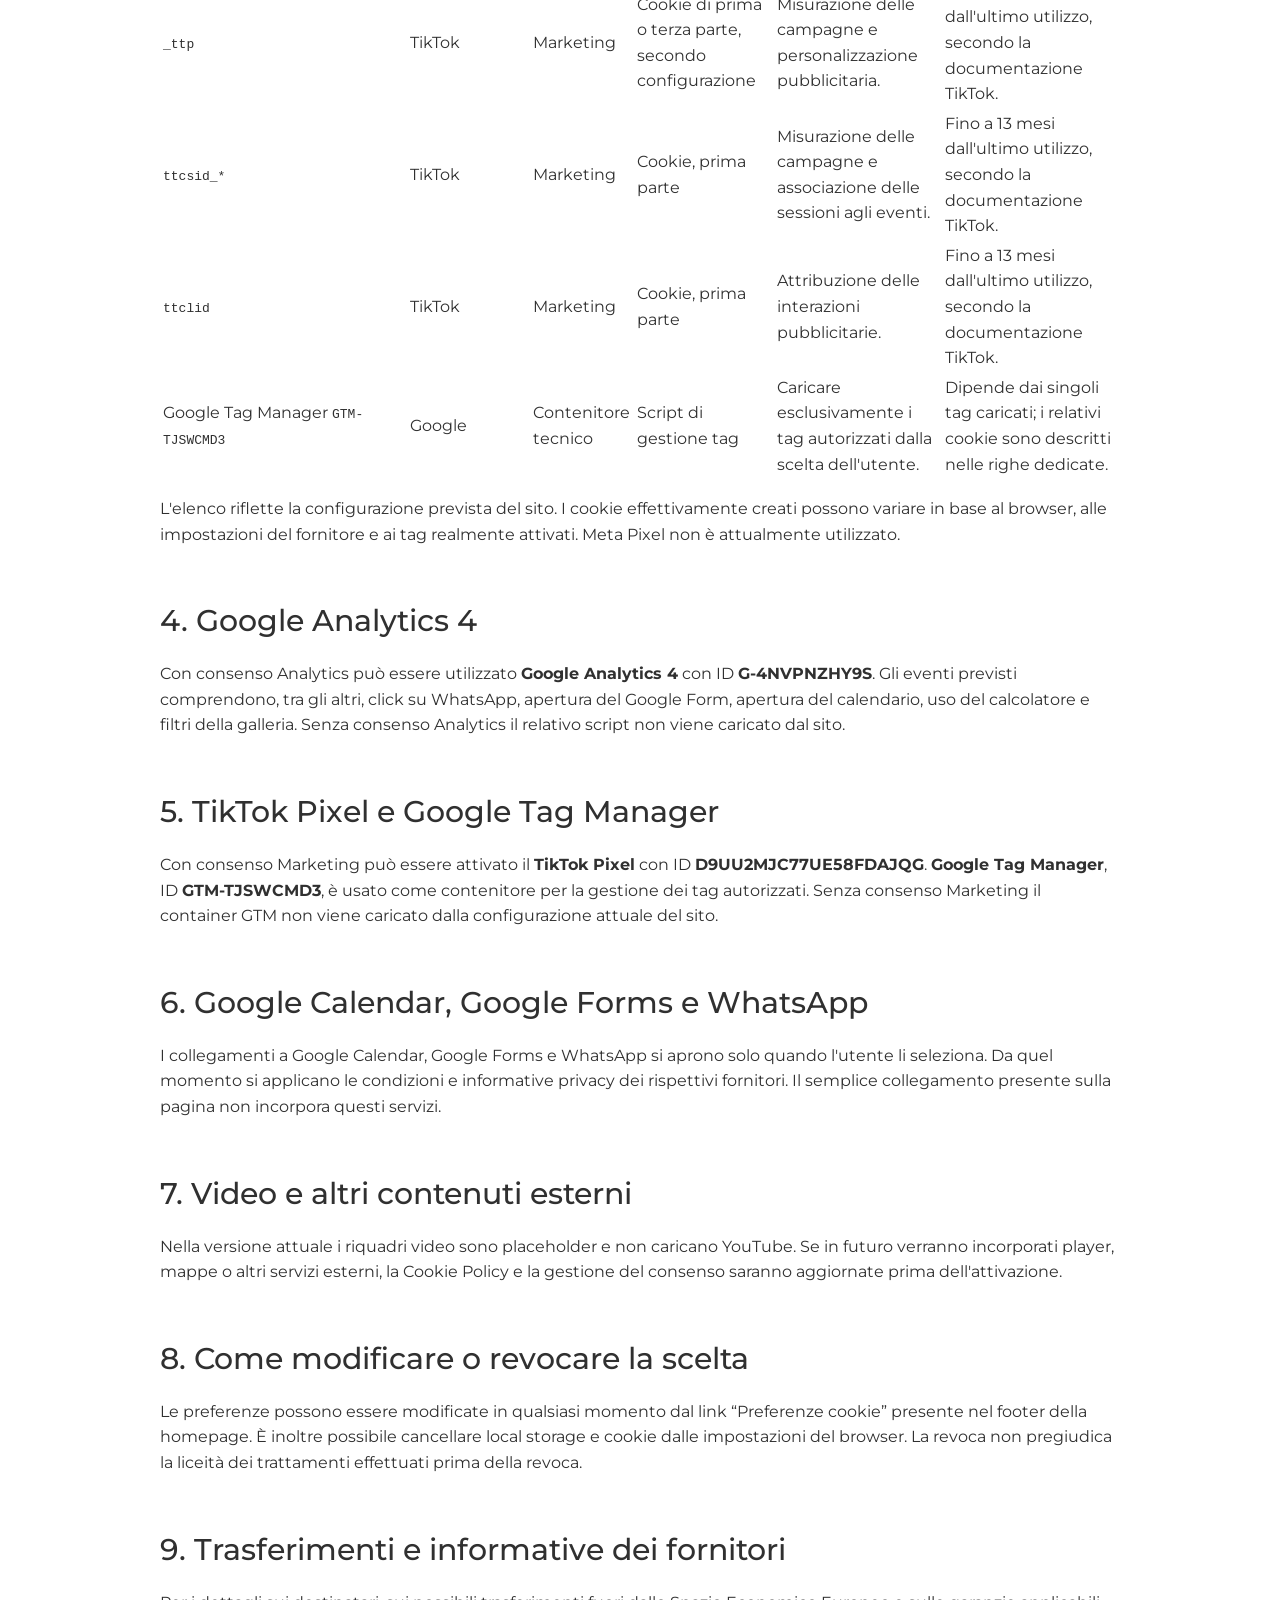
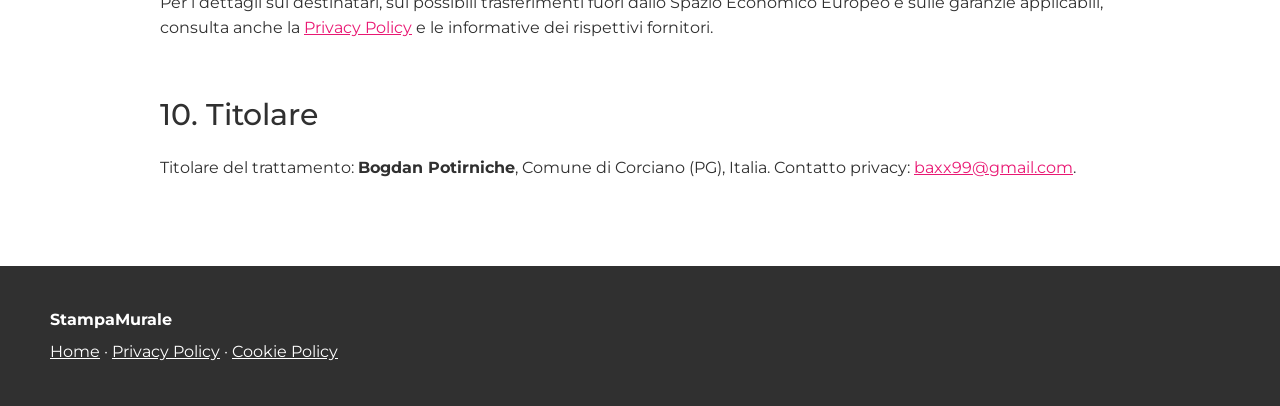
==== commit 985fd76e: "Completa la Cookie Policy con tabella strumenti e durate" ====
--- a/cookie.html
+++ b/cookie.html
@@ -1,74 +1 @@
-<!DOCTYPE html>
-<html lang="it">
-<head>
-<meta charset="utf-8"/>
-<meta content="width=device-width, initial-scale=1.0" name="viewport"/>
-<title>Cookie Policy | StampaMurale</title>
-<meta content="Cookie Policy del sito StampaMurale.it." name="description"/>
-<link rel="canonical" href="https://stampamurale.it/cookie.html"/>
-<link rel="icon" href="favicon.svg" type="image/svg+xml"/>
-<link href="style.css?v=18" rel="stylesheet"/>
-</head>
-<body class="policy-page">
-<header class="hero">
-<nav class="nav">
-<a class="logo" href="index.html" aria-label="StampaMurale home"><img src="logo-stampamurale.svg" alt="" aria-hidden="true" width="190" height="37" style="display:block;width:190px;max-width:52vw;height:auto;"/></a>
-<a class="nav-cta" href="index.html">Torna al sito</a>
-</nav>
-<div class="hero-content">
-<p class="eyebrow">Informativa</p>
-<h1>Cookie Policy</h1>
-<p class="subtitle">Ultimo aggiornamento: 07/09/2026</p>
-</div>
-</header>
-<main>
-<section class="section policy-content">
-<p class="policy-note"><strong>Nota:</strong> questa Cookie Policy è predisposta per la versione attuale del sito. Se in futuro saranno aggiunti Meta Pixel, video YouTube incorporati, mappe, nuovi strumenti pubblicitari o altri servizi esterni, la policy dovrà essere aggiornata.</p>
-
-<h2>1. Cosa sono cookie, local storage e pixel</h2>
-<p>Cookie, local storage, pixel e tecnologie simili permettono al sito e ai servizi collegati di ricordare preferenze tecniche, misurare l'utilizzo della pagina o supportare attività pubblicitarie.</p>
-
-<h2>2. Strumenti necessari</h2>
-<p>Il sito usa strumenti necessari per il funzionamento tecnico e per ricordare la scelta privacy/cookie dell'utente. Questi strumenti non richiedono consenso e non possono essere disattivati dal banner.</p>
-<p>La preferenza cookie viene salvata nel browser con la chiave tecnica <strong>stampa_murale_cookie_consent_v1</strong>.</p>
-
-<h2>3. Analytics</h2>
-<p>Con il consenso analytics, il sito può usare <strong>Google Analytics 4</strong> con ID <strong>G-4NVPNZHY9S</strong> per misurare visite e interazioni in forma statistica.</p>
-<p>Gli eventi previsti nella pagina sono:</p>
-<ul>
-<li><strong>click_whatsapp</strong>, quando l'utente clicca un pulsante WhatsApp;</li>
-<li><strong>click_form_preventivo</strong>, quando l'utente apre il Google Form;</li>
-<li><strong>calculator_used</strong>, quando l'utente usa il calcolatore prezzo;</li>
-<li><strong>open_gallery_image</strong>, quando l'utente apre un'immagine della galleria.</li>
-</ul>
-
-<h2>4. Marketing</h2>
-<p>Con il consenso marketing, il sito può attivare <strong>Google Tag Manager</strong> con ID <strong>GTM-TJSWCMD3</strong> e <strong>TikTok Pixel</strong> con ID <strong>D9UU2MJC77UE58FDAJQG</strong>.</p>
-<p>Questi strumenti possono servire per misurare campagne TikTok presenti o future e, se configurato, per attività di remarketing. In questa versione <strong>Meta Pixel non è inserito</strong>.</p>
-
-<h2>5. Cloudflare</h2>
-<p>Il sito utilizza <strong>Cloudflare</strong> per DNS, CDN, sicurezza, certificato HTTPS e pubblicazione tramite Cloudflare Pages. Cloudflare può trattare dati tecnici necessari alla sicurezza e alla consegna del sito, come indirizzi IP, informazioni di rete e richieste HTTP, secondo le proprie condizioni e informative.</p>
-
-<h2>6. Gestione del consenso</h2>
-<p>Dal banner puoi scegliere:</p>
-<ul>
-<li><strong>Accetta tutto</strong>: attiva analytics e marketing;</li>
-<li><strong>Rifiuta</strong>: mantiene solo gli strumenti necessari;</li>
-<li><strong>Preferenze</strong>: permette di scegliere separatamente analytics e marketing.</li>
-</ul>
-<p>Se scegli marketing, anche analytics viene attivato perché le misurazioni pubblicitarie richiedono una base di misurazione degli eventi.</p>
-
-<h2>7. Modifica o revoca</h2>
-<p>Puoi modificare la scelta in qualsiasi momento dal link “Preferenze cookie” nel footer della pagina principale. Puoi anche cancellare local storage e cookie direttamente dalle impostazioni del browser.</p>
-
-<h2>8. Contatti</h2>
-<p>Per domande sulla privacy o sui cookie puoi scrivere a <a href="mailto:baxx99@gmail.com">baxx99@gmail.com</a>.</p>
-
-</section>
-</main>
-<footer class="footer">
-<a href="index.html" aria-label="StampaMurale home"><img src="logo-stampamurale.svg" alt="StampaMurale - Perugia e Umbria" width="220" height="43" style="display:block;width:220px;max-width:78vw;height:auto;margin-bottom:16px;"/></a>
-<p class="footer-links"><a href="index.html">Home</a> · <a href="privacy.html">Privacy Policy</a> · <a href="cookie.html">Cookie Policy</a></p>
-</footer>
-</body>
-</html>+<!doctype html><html lang="it"><head><meta charset="utf-8"><meta name="viewport" content="width=device-width,initial-scale=1"><title>Cookie Policy | StampaMurale</title><meta name="description" content="Cookie Policy del sito StampaMurale.it"><link rel="canonical" href="https://stampamurale.it/cookie.html"><link rel="preconnect" href="https://fonts.googleapis.com"><link rel="preconnect" href="https://fonts.gstatic.com" crossorigin><link href="https://fonts.googleapis.com/css2?family=Montserrat:wght@400;500;600;700&display=swap" rel="stylesheet"><link rel="stylesheet" href="policy.css?v=2"></head><body><header class="policy-header"><div class="policy-shell"><nav class="policy-nav"><img src="smimages/logo.svg" alt="StampaMurale"><a href="index.html">Torna al sito</a></nav><h1>Cookie Policy</h1><p>Ultimo aggiornamento: 08/09/2026</p></div></header><main class="policy-main"><div class="policy-shell policy-content"><p class="policy-note"><strong>Nota:</strong> questa policy descrive la versione attuale del sito. Gli strumenti Analytics e Marketing sono disattivati per impostazione predefinita e vengono attivati solo in base alla scelta effettuata nel banner cookie.</p><h2>1. Cosa sono cookie e tecnologie simili</h2><p>Cookie, local storage, pixel e tecnologie simili possono essere utilizzati per ricordare preferenze tecniche, misurare l'utilizzo del sito o supportare attività di misurazione pubblicitaria. Il sito distingue tra strumenti necessari, Analytics e Marketing.</p><h2>2. Come funziona il consenso</h2><p>Alla prima visita gli strumenti Analytics e Marketing sono disattivati. L'utente può accettarli entrambi, rifiutarli entrambi oppure scegliere separatamente le due categorie tramite “Preferenze”. La scelta può essere modificata in qualsiasi momento tramite “Preferenze cookie” nel footer.</p><p>Google Tag Manager è un <strong>contenitore di gestione dei tag</strong>: non costituisce una finalità autonoma. Nella configurazione attuale viene caricato solo dopo il consenso Marketing, perché è destinato a gestire i tag marketing autorizzati.</p><h2>3. Strumenti e tempi di conservazione</h2><div class="policy-table-wrap"><table class="policy-table"><thead><tr><th>Nome / strumento</th><th>Fornitore</th><th>Categoria</th><th>Tipo</th><th>Finalità</th><th>Durata indicativa</th></tr></thead><tbody><tr><td><code>stampa_murale_cookie_consent_v1</code></td><td>StampaMurale</td><td>Necessario</td><td>Local storage, prima parte</td><td>Memorizzare la scelta cookie effettuata dall'utente.</td><td>Fino a modifica o cancellazione dal browser.</td></tr><tr><td><code>_ga</code></td><td>Google Analytics 4</td><td>Analytics</td><td>Cookie, prima parte</td><td>Distinguere gli utenti per finalità statistiche.</td><td>Fino a 2 anni secondo l'impostazione predefinita di GA4; il browser può applicare limiti inferiori.</td></tr><tr><td><code>_ga_&lt;container-id&gt;</code></td><td>Google Analytics 4</td><td>Analytics</td><td>Cookie, prima parte</td><td>Mantenere lo stato della sessione.</td><td>Fino a 2 anni secondo l'impostazione predefinita di GA4; il browser può applicare limiti inferiori.</td></tr><tr><td><code>_ttp</code></td><td>TikTok</td><td>Marketing</td><td>Cookie di prima o terza parte, secondo configurazione</td><td>Misurazione delle campagne e personalizzazione pubblicitaria.</td><td>Fino a 13 mesi dall'ultimo utilizzo, secondo la documentazione TikTok.</td></tr><tr><td><code>ttcsid_*</code></td><td>TikTok</td><td>Marketing</td><td>Cookie, prima parte</td><td>Misurazione delle campagne e associazione delle sessioni agli eventi.</td><td>Fino a 13 mesi dall'ultimo utilizzo, secondo la documentazione TikTok.</td></tr><tr><td><code>ttclid</code></td><td>TikTok</td><td>Marketing</td><td>Cookie, prima parte</td><td>Attribuzione delle interazioni pubblicitarie.</td><td>Fino a 13 mesi dall'ultimo utilizzo, secondo la documentazione TikTok.</td></tr><tr><td>Google Tag Manager <code>GTM-TJSWCMD3</code></td><td>Google</td><td>Contenitore tecnico</td><td>Script di gestione tag</td><td>Caricare esclusivamente i tag autorizzati dalla scelta dell'utente.</td><td>Dipende dai singoli tag caricati; i relativi cookie sono descritti nelle righe dedicate.</td></tr></tbody></table></div><p class="policy-small">L'elenco riflette la configurazione prevista del sito. I cookie effettivamente creati possono variare in base al browser, alle impostazioni del fornitore e ai tag realmente attivati. Meta Pixel non è attualmente utilizzato.</p><h2>4. Google Analytics 4</h2><p>Con consenso Analytics può essere utilizzato <strong>Google Analytics 4</strong> con ID <strong>G-4NVPNZHY9S</strong>. Gli eventi previsti comprendono, tra gli altri, click su WhatsApp, apertura del Google Form, apertura del calendario, uso del calcolatore e filtri della galleria. Senza consenso Analytics il relativo script non viene caricato dal sito.</p><h2>5. TikTok Pixel e Google Tag Manager</h2><p>Con consenso Marketing può essere attivato il <strong>TikTok Pixel</strong> con ID <strong>D9UU2MJC77UE58FDAJQG</strong>. <strong>Google Tag Manager</strong>, ID <strong>GTM-TJSWCMD3</strong>, è usato come contenitore per la gestione dei tag autorizzati. Senza consenso Marketing il container GTM non viene caricato dalla configurazione attuale del sito.</p><h2>6. Google Calendar, Google Forms e WhatsApp</h2><p>I collegamenti a Google Calendar, Google Forms e WhatsApp si aprono solo quando l'utente li seleziona. Da quel momento si applicano le condizioni e informative privacy dei rispettivi fornitori. Il semplice collegamento presente sulla pagina non incorpora questi servizi.</p><h2>7. Video e altri contenuti esterni</h2><p>Nella versione attuale i riquadri video sono placeholder e non caricano YouTube. Se in futuro verranno incorporati player, mappe o altri servizi esterni, la Cookie Policy e la gestione del consenso saranno aggiornate prima dell'attivazione.</p><h2>8. Come modificare o revocare la scelta</h2><p>Le preferenze possono essere modificate in qualsiasi momento dal link “Preferenze cookie” presente nel footer della homepage. È inoltre possibile cancellare local storage e cookie dalle impostazioni del browser. La revoca non pregiudica la liceità dei trattamenti effettuati prima della revoca.</p><h2>9. Trasferimenti e informative dei fornitori</h2><p>Per i dettagli sui destinatari, sui possibili trasferimenti fuori dallo Spazio Economico Europeo e sulle garanzie applicabili, consulta anche la <a href="privacy.html">Privacy Policy</a> e le informative dei rispettivi fornitori.</p><h2>10. Titolare</h2><p>Titolare del trattamento: <strong>Bogdan Potirniche</strong>, Comune di Corciano (PG), Italia. Contatto privacy: <a href="mailto:baxx99@gmail.com">baxx99@gmail.com</a>.</p></div></main><footer class="policy-footer"><div class="policy-shell"><p><strong>StampaMurale</strong></p><p><a href="index.html">Home</a> · <a href="privacy.html">Privacy Policy</a> · <a href="cookie.html">Cookie Policy</a></p></div></footer></body></html>
--- a/policy.css
+++ b/policy.css
@@ -0,0 +1 @@
+*{box-sizing:border-box}html{scroll-behavior:smooth}body{margin:0;font-family:Montserrat,Arial,sans-serif;color:#303030;background:#fff;line-height:1.6}a{color:#e91873}.policy-header{background:linear-gradient(125deg,#ff3b34 0%,#ff8d00 12%,#ff007f 43%,#9949eb 70%,#14b8f7 100%);color:#fff;padding:24px 0 70px}.policy-shell{width:min(1180px,calc(100% - 40px));margin:auto}.policy-nav{display:flex;align-items:center;justify-content:space-between;gap:30px}.policy-nav img{height:58px;filter:brightness(0) invert(1)}.policy-nav a{color:#fff;text-decoration:none;border:1px solid rgba(255,255,255,.8);padding:10px 18px}.policy-header h1{font-size:clamp(46px,7vw,82px);font-weight:500;line-height:1;margin:70px 0 12px}.policy-header p{margin:0;font-size:16px}.policy-main{padding:70px 0}.policy-content{max-width:960px}.policy-content h2{font-size:30px;font-weight:500;margin:50px 0 12px}.policy-content p,.policy-content li{font-size:16px}.policy-note{background:#fff5f8;border-left:4px solid #ff137f;padding:18px 20px}.policy-footer{background:#303030;color:#fff;padding:35px 0}.policy-footer a{color:#fff}.policy-footer p{margin:6px 0}@media(max-width:700px){.policy-header{padding-bottom:45px}.policy-nav img{height:45px}.policy-header h1{margin-top:45px}.policy-main{padding:45px 0}.policy-content h2{font-size:25px}}
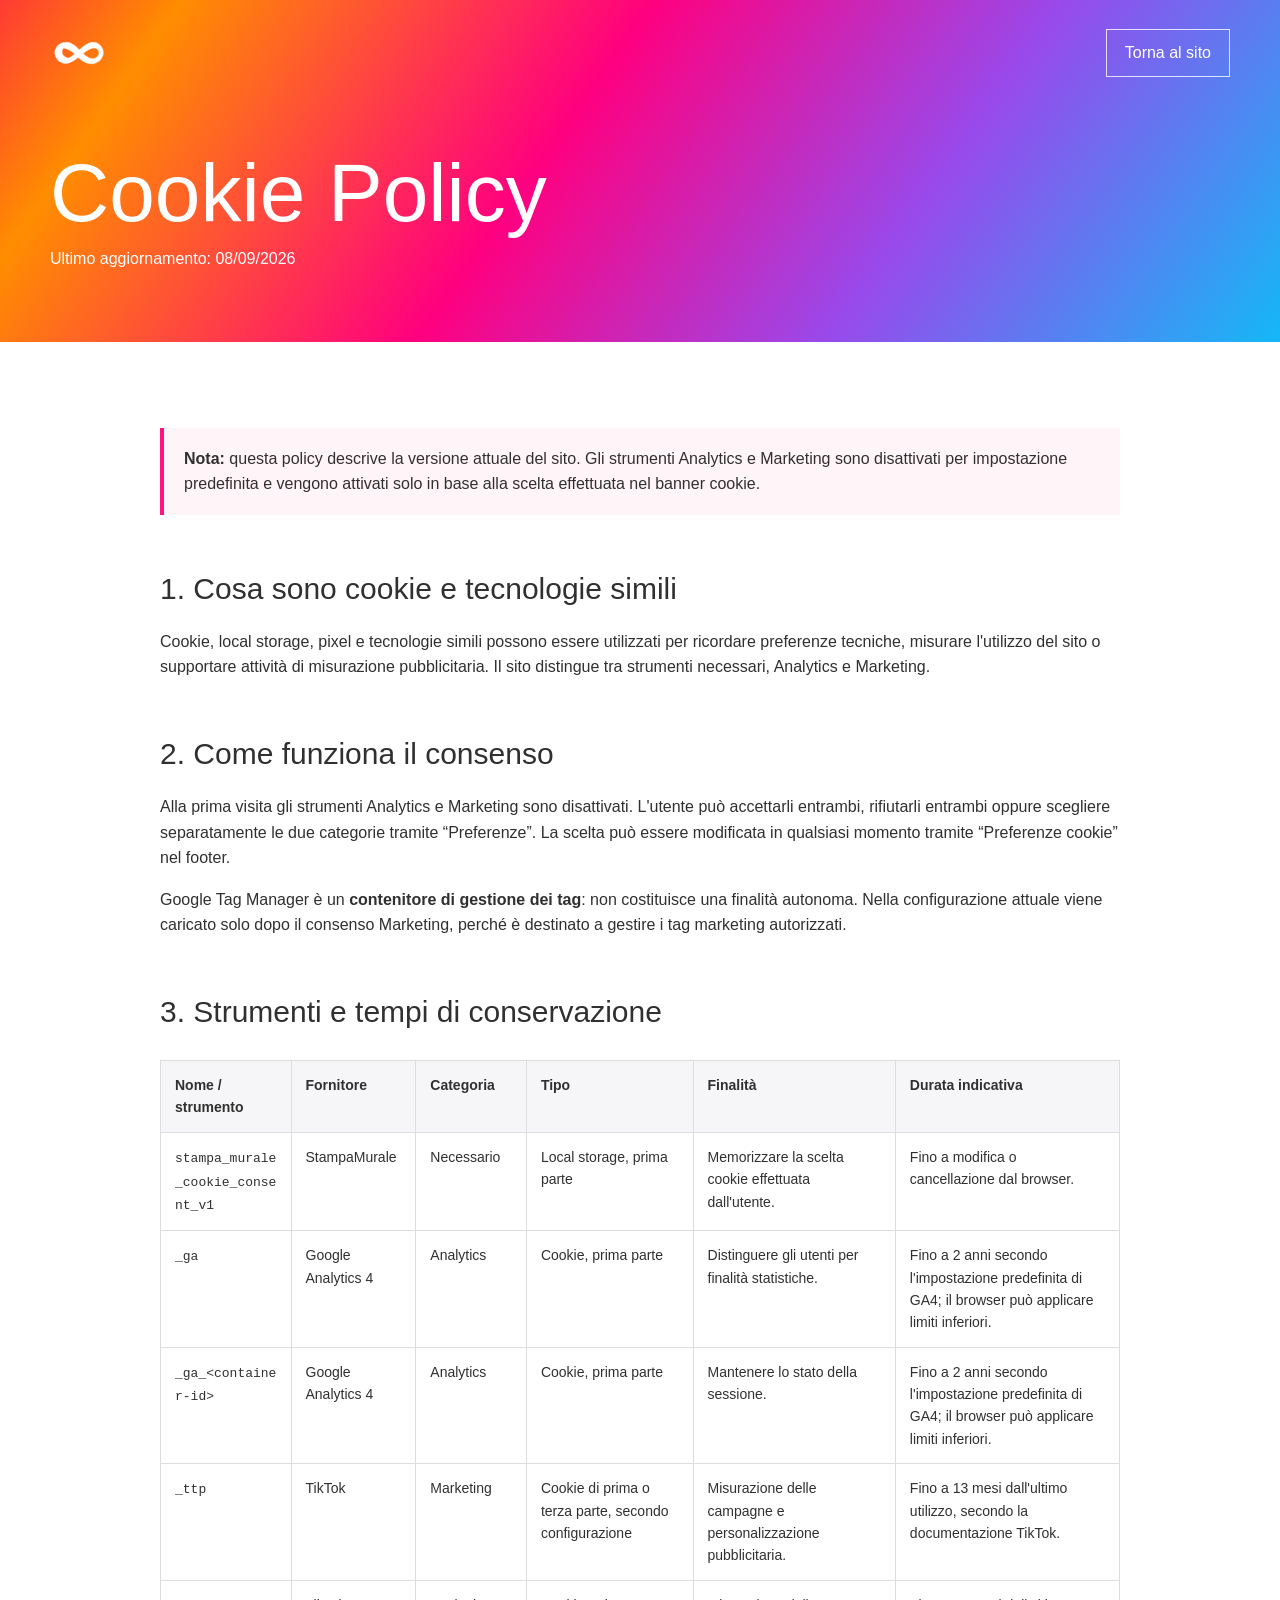
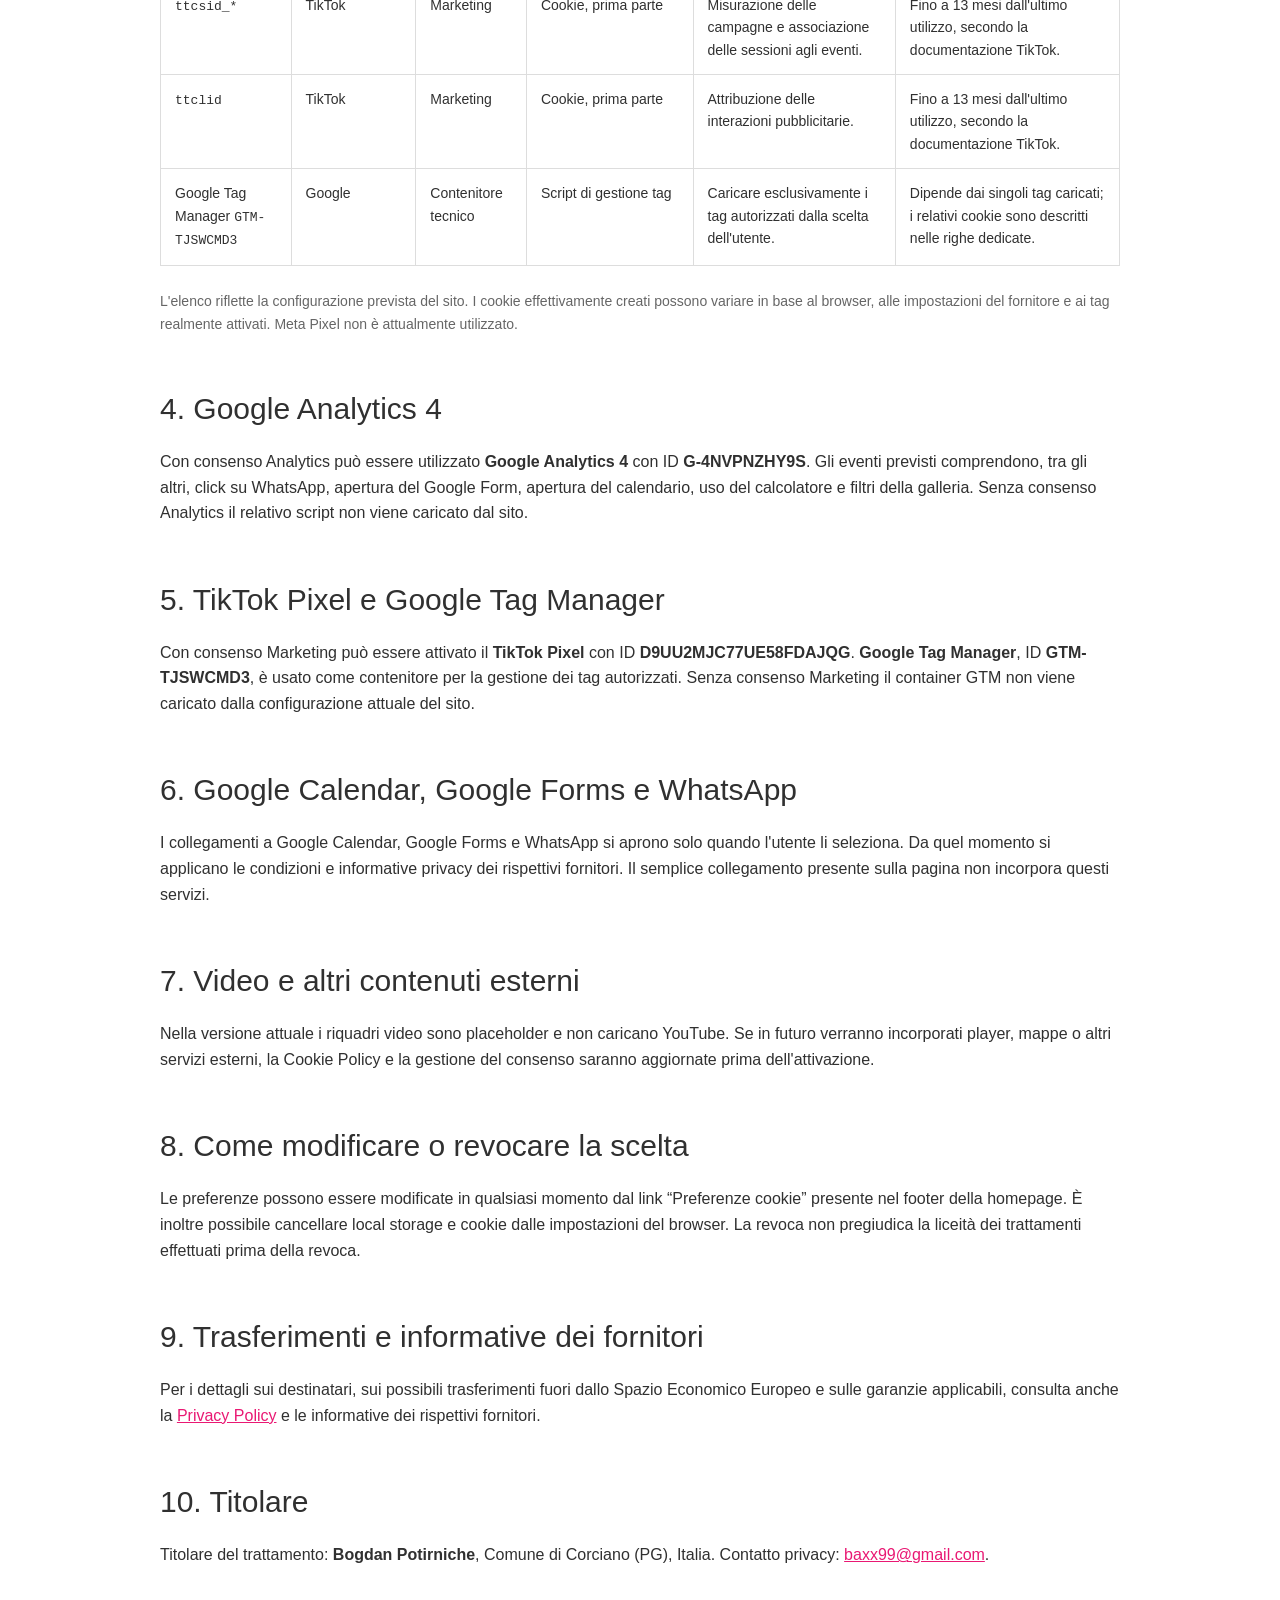
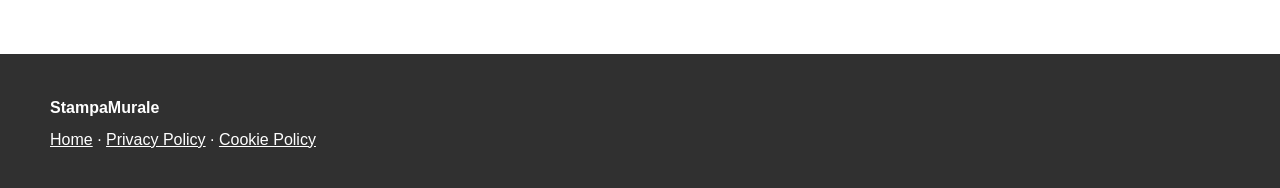
==== commit ffb718ac: "Rimuove Google Fonts dalla Cookie Policy" ====
--- a/cookie.html
+++ b/cookie.html
@@ -1 +1 @@
-<!doctype html><html lang="it"><head><meta charset="utf-8"><meta name="viewport" content="width=device-width,initial-scale=1"><title>Cookie Policy | StampaMurale</title><meta name="description" content="Cookie Policy del sito StampaMurale.it"><link rel="canonical" href="https://stampamurale.it/cookie.html"><link rel="preconnect" href="https://fonts.googleapis.com"><link rel="preconnect" href="https://fonts.gstatic.com" crossorigin><link href="https://fonts.googleapis.com/css2?family=Montserrat:wght@400;500;600;700&display=swap" rel="stylesheet"><link rel="stylesheet" href="policy.css?v=2"></head><body><header class="policy-header"><div class="policy-shell"><nav class="policy-nav"><img src="smimages/logo.svg" alt="StampaMurale"><a href="index.html">Torna al sito</a></nav><h1>Cookie Policy</h1><p>Ultimo aggiornamento: 08/09/2026</p></div></header><main class="policy-main"><div class="policy-shell policy-content"><p class="policy-note"><strong>Nota:</strong> questa policy descrive la versione attuale del sito. Gli strumenti Analytics e Marketing sono disattivati per impostazione predefinita e vengono attivati solo in base alla scelta effettuata nel banner cookie.</p><h2>1. Cosa sono cookie e tecnologie simili</h2><p>Cookie, local storage, pixel e tecnologie simili possono essere utilizzati per ricordare preferenze tecniche, misurare l'utilizzo del sito o supportare attività di misurazione pubblicitaria. Il sito distingue tra strumenti necessari, Analytics e Marketing.</p><h2>2. Come funziona il consenso</h2><p>Alla prima visita gli strumenti Analytics e Marketing sono disattivati. L'utente può accettarli entrambi, rifiutarli entrambi oppure scegliere separatamente le due categorie tramite “Preferenze”. La scelta può essere modificata in qualsiasi momento tramite “Preferenze cookie” nel footer.</p><p>Google Tag Manager è un <strong>contenitore di gestione dei tag</strong>: non costituisce una finalità autonoma. Nella configurazione attuale viene caricato solo dopo il consenso Marketing, perché è destinato a gestire i tag marketing autorizzati.</p><h2>3. Strumenti e tempi di conservazione</h2><div class="policy-table-wrap"><table class="policy-table"><thead><tr><th>Nome / strumento</th><th>Fornitore</th><th>Categoria</th><th>Tipo</th><th>Finalità</th><th>Durata indicativa</th></tr></thead><tbody><tr><td><code>stampa_murale_cookie_consent_v1</code></td><td>StampaMurale</td><td>Necessario</td><td>Local storage, prima parte</td><td>Memorizzare la scelta cookie effettuata dall'utente.</td><td>Fino a modifica o cancellazione dal browser.</td></tr><tr><td><code>_ga</code></td><td>Google Analytics 4</td><td>Analytics</td><td>Cookie, prima parte</td><td>Distinguere gli utenti per finalità statistiche.</td><td>Fino a 2 anni secondo l'impostazione predefinita di GA4; il browser può applicare limiti inferiori.</td></tr><tr><td><code>_ga_&lt;container-id&gt;</code></td><td>Google Analytics 4</td><td>Analytics</td><td>Cookie, prima parte</td><td>Mantenere lo stato della sessione.</td><td>Fino a 2 anni secondo l'impostazione predefinita di GA4; il browser può applicare limiti inferiori.</td></tr><tr><td><code>_ttp</code></td><td>TikTok</td><td>Marketing</td><td>Cookie di prima o terza parte, secondo configurazione</td><td>Misurazione delle campagne e personalizzazione pubblicitaria.</td><td>Fino a 13 mesi dall'ultimo utilizzo, secondo la documentazione TikTok.</td></tr><tr><td><code>ttcsid_*</code></td><td>TikTok</td><td>Marketing</td><td>Cookie, prima parte</td><td>Misurazione delle campagne e associazione delle sessioni agli eventi.</td><td>Fino a 13 mesi dall'ultimo utilizzo, secondo la documentazione TikTok.</td></tr><tr><td><code>ttclid</code></td><td>TikTok</td><td>Marketing</td><td>Cookie, prima parte</td><td>Attribuzione delle interazioni pubblicitarie.</td><td>Fino a 13 mesi dall'ultimo utilizzo, secondo la documentazione TikTok.</td></tr><tr><td>Google Tag Manager <code>GTM-TJSWCMD3</code></td><td>Google</td><td>Contenitore tecnico</td><td>Script di gestione tag</td><td>Caricare esclusivamente i tag autorizzati dalla scelta dell'utente.</td><td>Dipende dai singoli tag caricati; i relativi cookie sono descritti nelle righe dedicate.</td></tr></tbody></table></div><p class="policy-small">L'elenco riflette la configurazione prevista del sito. I cookie effettivamente creati possono variare in base al browser, alle impostazioni del fornitore e ai tag realmente attivati. Meta Pixel non è attualmente utilizzato.</p><h2>4. Google Analytics 4</h2><p>Con consenso Analytics può essere utilizzato <strong>Google Analytics 4</strong> con ID <strong>G-4NVPNZHY9S</strong>. Gli eventi previsti comprendono, tra gli altri, click su WhatsApp, apertura del Google Form, apertura del calendario, uso del calcolatore e filtri della galleria. Senza consenso Analytics il relativo script non viene caricato dal sito.</p><h2>5. TikTok Pixel e Google Tag Manager</h2><p>Con consenso Marketing può essere attivato il <strong>TikTok Pixel</strong> con ID <strong>D9UU2MJC77UE58FDAJQG</strong>. <strong>Google Tag Manager</strong>, ID <strong>GTM-TJSWCMD3</strong>, è usato come contenitore per la gestione dei tag autorizzati. Senza consenso Marketing il container GTM non viene caricato dalla configurazione attuale del sito.</p><h2>6. Google Calendar, Google Forms e WhatsApp</h2><p>I collegamenti a Google Calendar, Google Forms e WhatsApp si aprono solo quando l'utente li seleziona. Da quel momento si applicano le condizioni e informative privacy dei rispettivi fornitori. Il semplice collegamento presente sulla pagina non incorpora questi servizi.</p><h2>7. Video e altri contenuti esterni</h2><p>Nella versione attuale i riquadri video sono placeholder e non caricano YouTube. Se in futuro verranno incorporati player, mappe o altri servizi esterni, la Cookie Policy e la gestione del consenso saranno aggiornate prima dell'attivazione.</p><h2>8. Come modificare o revocare la scelta</h2><p>Le preferenze possono essere modificate in qualsiasi momento dal link “Preferenze cookie” presente nel footer della homepage. È inoltre possibile cancellare local storage e cookie dalle impostazioni del browser. La revoca non pregiudica la liceità dei trattamenti effettuati prima della revoca.</p><h2>9. Trasferimenti e informative dei fornitori</h2><p>Per i dettagli sui destinatari, sui possibili trasferimenti fuori dallo Spazio Economico Europeo e sulle garanzie applicabili, consulta anche la <a href="privacy.html">Privacy Policy</a> e le informative dei rispettivi fornitori.</p><h2>10. Titolare</h2><p>Titolare del trattamento: <strong>Bogdan Potirniche</strong>, Comune di Corciano (PG), Italia. Contatto privacy: <a href="mailto:baxx99@gmail.com">baxx99@gmail.com</a>.</p></div></main><footer class="policy-footer"><div class="policy-shell"><p><strong>StampaMurale</strong></p><p><a href="index.html">Home</a> · <a href="privacy.html">Privacy Policy</a> · <a href="cookie.html">Cookie Policy</a></p></div></footer></body></html>+<!doctype html><html lang="it"><head><meta charset="utf-8"><meta name="viewport" content="width=device-width,initial-scale=1"><title>Cookie Policy | StampaMurale</title><meta name="description" content="Cookie Policy del sito StampaMurale.it"><link rel="canonical" href="https://stampamurale.it/cookie.html"><link rel="stylesheet" href="policy.css?v=2"></head><body><header class="policy-header"><div class="policy-shell"><nav class="policy-nav"><img src="smimages/logo.svg" alt="StampaMurale"><a href="index.html">Torna al sito</a></nav><h1>Cookie Policy</h1><p>Ultimo aggiornamento: 08/09/2026</p></div></header><main class="policy-main"><div class="policy-shell policy-content"><p class="policy-note"><strong>Nota:</strong> questa policy descrive la versione attuale del sito. Gli strumenti Analytics e Marketing sono disattivati per impostazione predefinita e vengono attivati solo in base alla scelta effettuata nel banner cookie.</p><h2>1. Cosa sono cookie e tecnologie simili</h2><p>Cookie, local storage, pixel e tecnologie simili possono essere utilizzati per ricordare preferenze tecniche, misurare l'utilizzo del sito o supportare attività di misurazione pubblicitaria. Il sito distingue tra strumenti necessari, Analytics e Marketing.</p><h2>2. Come funziona il consenso</h2><p>Alla prima visita gli strumenti Analytics e Marketing sono disattivati. L'utente può accettarli entrambi, rifiutarli entrambi oppure scegliere separatamente le due categorie tramite “Preferenze”. La scelta può essere modificata in qualsiasi momento tramite “Preferenze cookie” nel footer.</p><p>Google Tag Manager è un <strong>contenitore di gestione dei tag</strong>: non costituisce una finalità autonoma. Nella configurazione attuale viene caricato solo dopo il consenso Marketing, perché è destinato a gestire i tag marketing autorizzati.</p><h2>3. Strumenti e tempi di conservazione</h2><div class="policy-table-wrap"><table class="policy-table"><thead><tr><th>Nome / strumento</th><th>Fornitore</th><th>Categoria</th><th>Tipo</th><th>Finalità</th><th>Durata indicativa</th></tr></thead><tbody><tr><td><code>stampa_murale_cookie_consent_v1</code></td><td>StampaMurale</td><td>Necessario</td><td>Local storage, prima parte</td><td>Memorizzare la scelta cookie effettuata dall'utente.</td><td>Fino a modifica o cancellazione dal browser.</td></tr><tr><td><code>_ga</code></td><td>Google Analytics 4</td><td>Analytics</td><td>Cookie, prima parte</td><td>Distinguere gli utenti per finalità statistiche.</td><td>Fino a 2 anni secondo l'impostazione predefinita di GA4; il browser può applicare limiti inferiori.</td></tr><tr><td><code>_ga_&lt;container-id&gt;</code></td><td>Google Analytics 4</td><td>Analytics</td><td>Cookie, prima parte</td><td>Mantenere lo stato della sessione.</td><td>Fino a 2 anni secondo l'impostazione predefinita di GA4; il browser può applicare limiti inferiori.</td></tr><tr><td><code>_ttp</code></td><td>TikTok</td><td>Marketing</td><td>Cookie di prima o terza parte, secondo configurazione</td><td>Misurazione delle campagne e personalizzazione pubblicitaria.</td><td>Fino a 13 mesi dall'ultimo utilizzo, secondo la documentazione TikTok.</td></tr><tr><td><code>ttcsid_*</code></td><td>TikTok</td><td>Marketing</td><td>Cookie, prima parte</td><td>Misurazione delle campagne e associazione delle sessioni agli eventi.</td><td>Fino a 13 mesi dall'ultimo utilizzo, secondo la documentazione TikTok.</td></tr><tr><td><code>ttclid</code></td><td>TikTok</td><td>Marketing</td><td>Cookie, prima parte</td><td>Attribuzione delle interazioni pubblicitarie.</td><td>Fino a 13 mesi dall'ultimo utilizzo, secondo la documentazione TikTok.</td></tr><tr><td>Google Tag Manager <code>GTM-TJSWCMD3</code></td><td>Google</td><td>Contenitore tecnico</td><td>Script di gestione tag</td><td>Caricare esclusivamente i tag autorizzati dalla scelta dell'utente.</td><td>Dipende dai singoli tag caricati; i relativi cookie sono descritti nelle righe dedicate.</td></tr></tbody></table></div><p class="policy-small">L'elenco riflette la configurazione prevista del sito. I cookie effettivamente creati possono variare in base al browser, alle impostazioni del fornitore e ai tag realmente attivati. Meta Pixel non è attualmente utilizzato.</p><h2>4. Google Analytics 4</h2><p>Con consenso Analytics può essere utilizzato <strong>Google Analytics 4</strong> con ID <strong>G-4NVPNZHY9S</strong>. Gli eventi previsti comprendono, tra gli altri, click su WhatsApp, apertura del Google Form, apertura del calendario, uso del calcolatore e filtri della galleria. Senza consenso Analytics il relativo script non viene caricato dal sito.</p><h2>5. TikTok Pixel e Google Tag Manager</h2><p>Con consenso Marketing può essere attivato il <strong>TikTok Pixel</strong> con ID <strong>D9UU2MJC77UE58FDAJQG</strong>. <strong>Google Tag Manager</strong>, ID <strong>GTM-TJSWCMD3</strong>, è usato come contenitore per la gestione dei tag autorizzati. Senza consenso Marketing il container GTM non viene caricato dalla configurazione attuale del sito.</p><h2>6. Google Calendar, Google Forms e WhatsApp</h2><p>I collegamenti a Google Calendar, Google Forms e WhatsApp si aprono solo quando l'utente li seleziona. Da quel momento si applicano le condizioni e informative privacy dei rispettivi fornitori. Il semplice collegamento presente sulla pagina non incorpora questi servizi.</p><h2>7. Video e altri contenuti esterni</h2><p>Nella versione attuale i riquadri video sono placeholder e non caricano YouTube. Se in futuro verranno incorporati player, mappe o altri servizi esterni, la Cookie Policy e la gestione del consenso saranno aggiornate prima dell'attivazione.</p><h2>8. Come modificare o revocare la scelta</h2><p>Le preferenze possono essere modificate in qualsiasi momento dal link “Preferenze cookie” presente nel footer della homepage. È inoltre possibile cancellare local storage e cookie dalle impostazioni del browser. La revoca non pregiudica la liceità dei trattamenti effettuati prima della revoca.</p><h2>9. Trasferimenti e informative dei fornitori</h2><p>Per i dettagli sui destinatari, sui possibili trasferimenti fuori dallo Spazio Economico Europeo e sulle garanzie applicabili, consulta anche la <a href="privacy.html">Privacy Policy</a> e le informative dei rispettivi fornitori.</p><h2>10. Titolare</h2><p>Titolare del trattamento: <strong>Bogdan Potirniche</strong>, Comune di Corciano (PG), Italia. Contatto privacy: <a href="mailto:baxx99@gmail.com">baxx99@gmail.com</a>.</p></div></main><footer class="policy-footer"><div class="policy-shell"><p><strong>StampaMurale</strong></p><p><a href="index.html">Home</a> · <a href="privacy.html">Privacy Policy</a> · <a href="cookie.html">Cookie Policy</a></p></div></footer></body></html>
--- a/policy.css
+++ b/policy.css
@@ -1 +1 @@
-*{box-sizing:border-box}html{scroll-behavior:smooth}body{margin:0;font-family:Montserrat,Arial,sans-serif;color:#303030;background:#fff;line-height:1.6}a{color:#e91873}.policy-header{background:linear-gradient(125deg,#ff3b34 0%,#ff8d00 12%,#ff007f 43%,#9949eb 70%,#14b8f7 100%);color:#fff;padding:24px 0 70px}.policy-shell{width:min(1180px,calc(100% - 40px));margin:auto}.policy-nav{display:flex;align-items:center;justify-content:space-between;gap:30px}.policy-nav img{height:58px;filter:brightness(0) invert(1)}.policy-nav a{color:#fff;text-decoration:none;border:1px solid rgba(255,255,255,.8);padding:10px 18px}.policy-header h1{font-size:clamp(46px,7vw,82px);font-weight:500;line-height:1;margin:70px 0 12px}.policy-header p{margin:0;font-size:16px}.policy-main{padding:70px 0}.policy-content{max-width:960px}.policy-content h2{font-size:30px;font-weight:500;margin:50px 0 12px}.policy-content p,.policy-content li{font-size:16px}.policy-note{background:#fff5f8;border-left:4px solid #ff137f;padding:18px 20px}.policy-footer{background:#303030;color:#fff;padding:35px 0}.policy-footer a{color:#fff}.policy-footer p{margin:6px 0}@media(max-width:700px){.policy-header{padding-bottom:45px}.policy-nav img{height:45px}.policy-header h1{margin-top:45px}.policy-main{padding:45px 0}.policy-content h2{font-size:25px}}+*{box-sizing:border-box}html{scroll-behavior:smooth}body{margin:0;font-family:Montserrat,Arial,sans-serif;color:#303030;background:#fff;line-height:1.6}a{color:#e91873}.policy-header{background:linear-gradient(125deg,#ff3b34 0%,#ff8d00 12%,#ff007f 43%,#9949eb 70%,#14b8f7 100%);color:#fff;padding:24px 0 70px}.policy-shell{width:min(1180px,calc(100% - 40px));margin:auto}.policy-nav{display:flex;align-items:center;justify-content:space-between;gap:30px}.policy-nav img{height:58px;filter:brightness(0) invert(1)}.policy-nav a{color:#fff;text-decoration:none;border:1px solid rgba(255,255,255,.8);padding:10px 18px}.policy-header h1{font-size:clamp(46px,7vw,82px);font-weight:500;line-height:1;margin:70px 0 12px}.policy-header p{margin:0;font-size:16px}.policy-main{padding:70px 0}.policy-content{max-width:960px}.policy-content h2{font-size:30px;font-weight:500;margin:50px 0 12px}.policy-content p,.policy-content li{font-size:16px}.policy-note{background:#fff5f8;border-left:4px solid #ff137f;padding:18px 20px}.policy-small{font-size:14px!important;color:#666}.policy-table-wrap{width:100%;overflow-x:auto;margin:24px 0}.policy-table{width:100%;border-collapse:collapse;min-width:900px;background:#fff}.policy-table th,.policy-table td{border:1px solid #ddd;padding:13px 14px;text-align:left;vertical-align:top;font-size:14px}.policy-table th{background:#f6f6f8;font-weight:600}.policy-table code{font-size:13px;word-break:break-word}.policy-footer{background:#303030;color:#fff;padding:35px 0}.policy-footer a{color:#fff}.policy-footer p{margin:6px 0}@media(max-width:700px){.policy-header{padding-bottom:45px}.policy-nav img{height:45px}.policy-header h1{margin-top:45px}.policy-main{padding:45px 0}.policy-content h2{font-size:25px}.policy-table th,.policy-table td{padding:10px 11px;font-size:13px}}
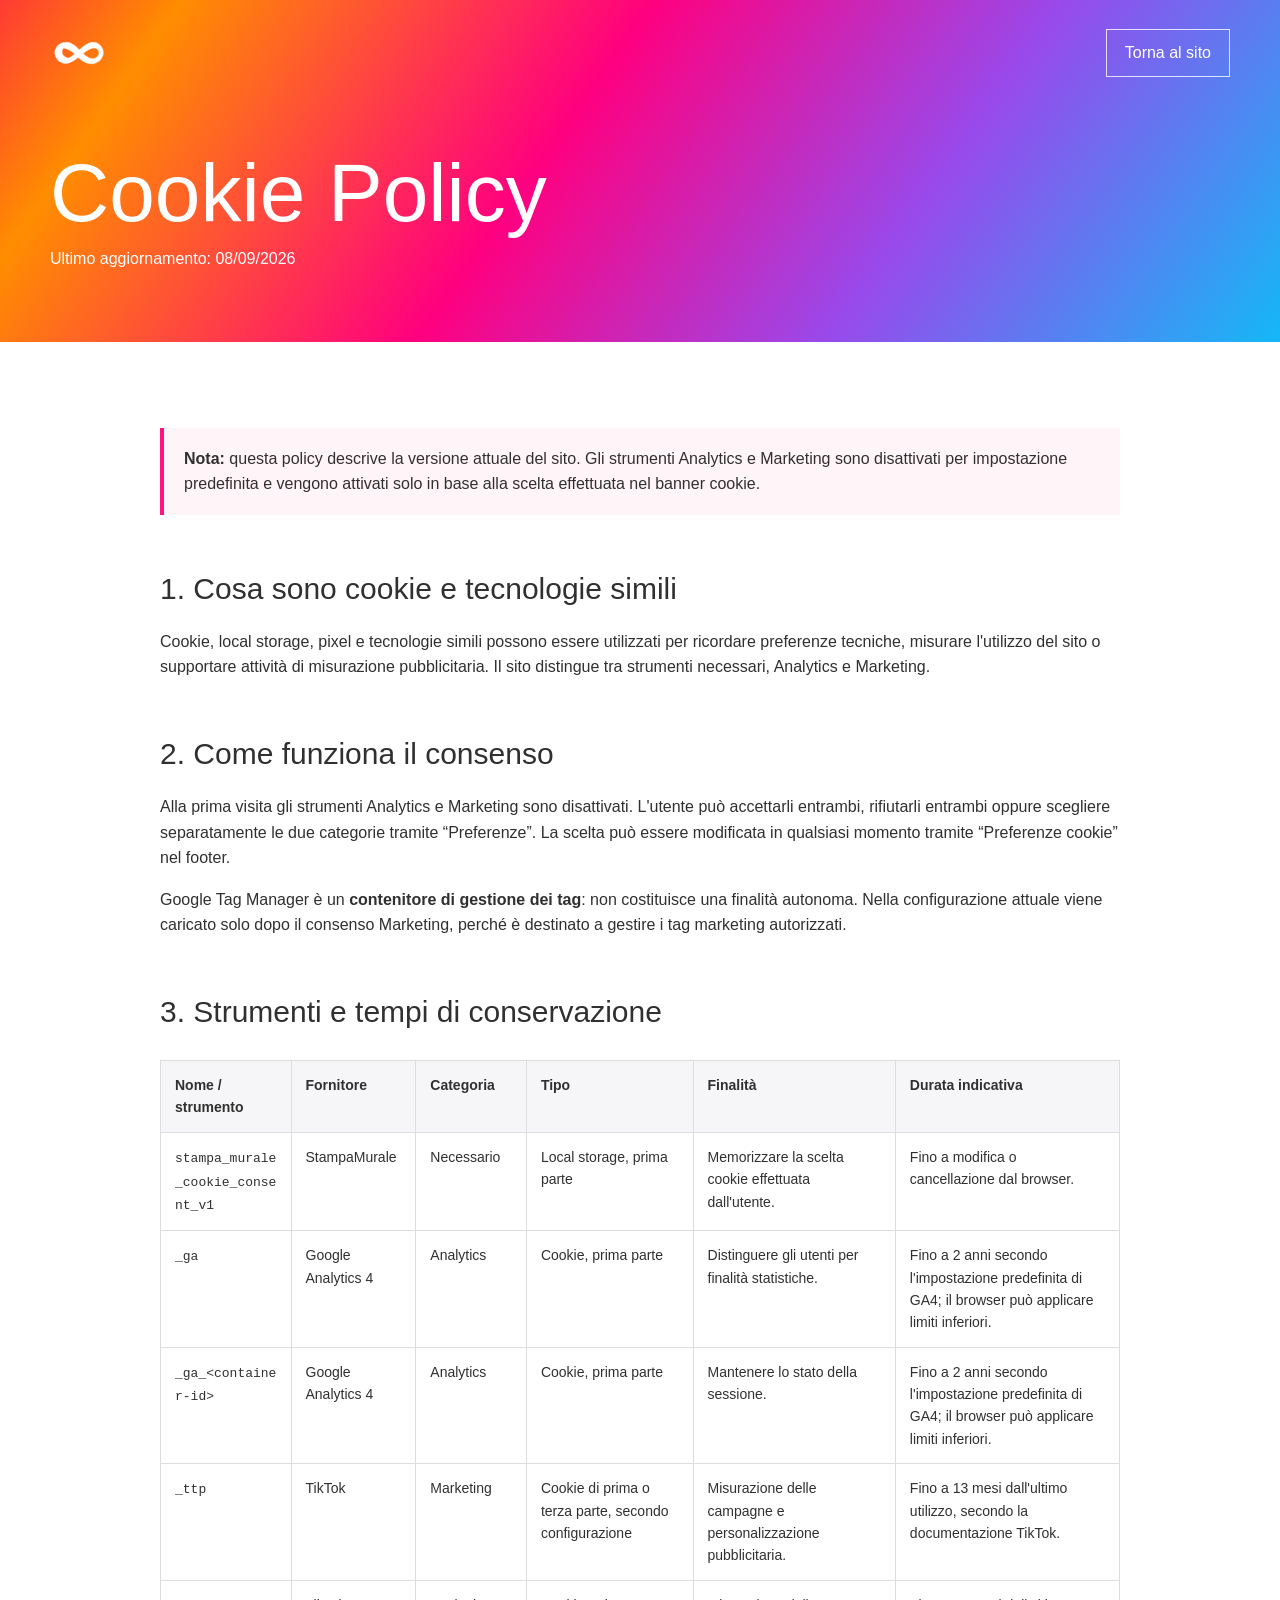
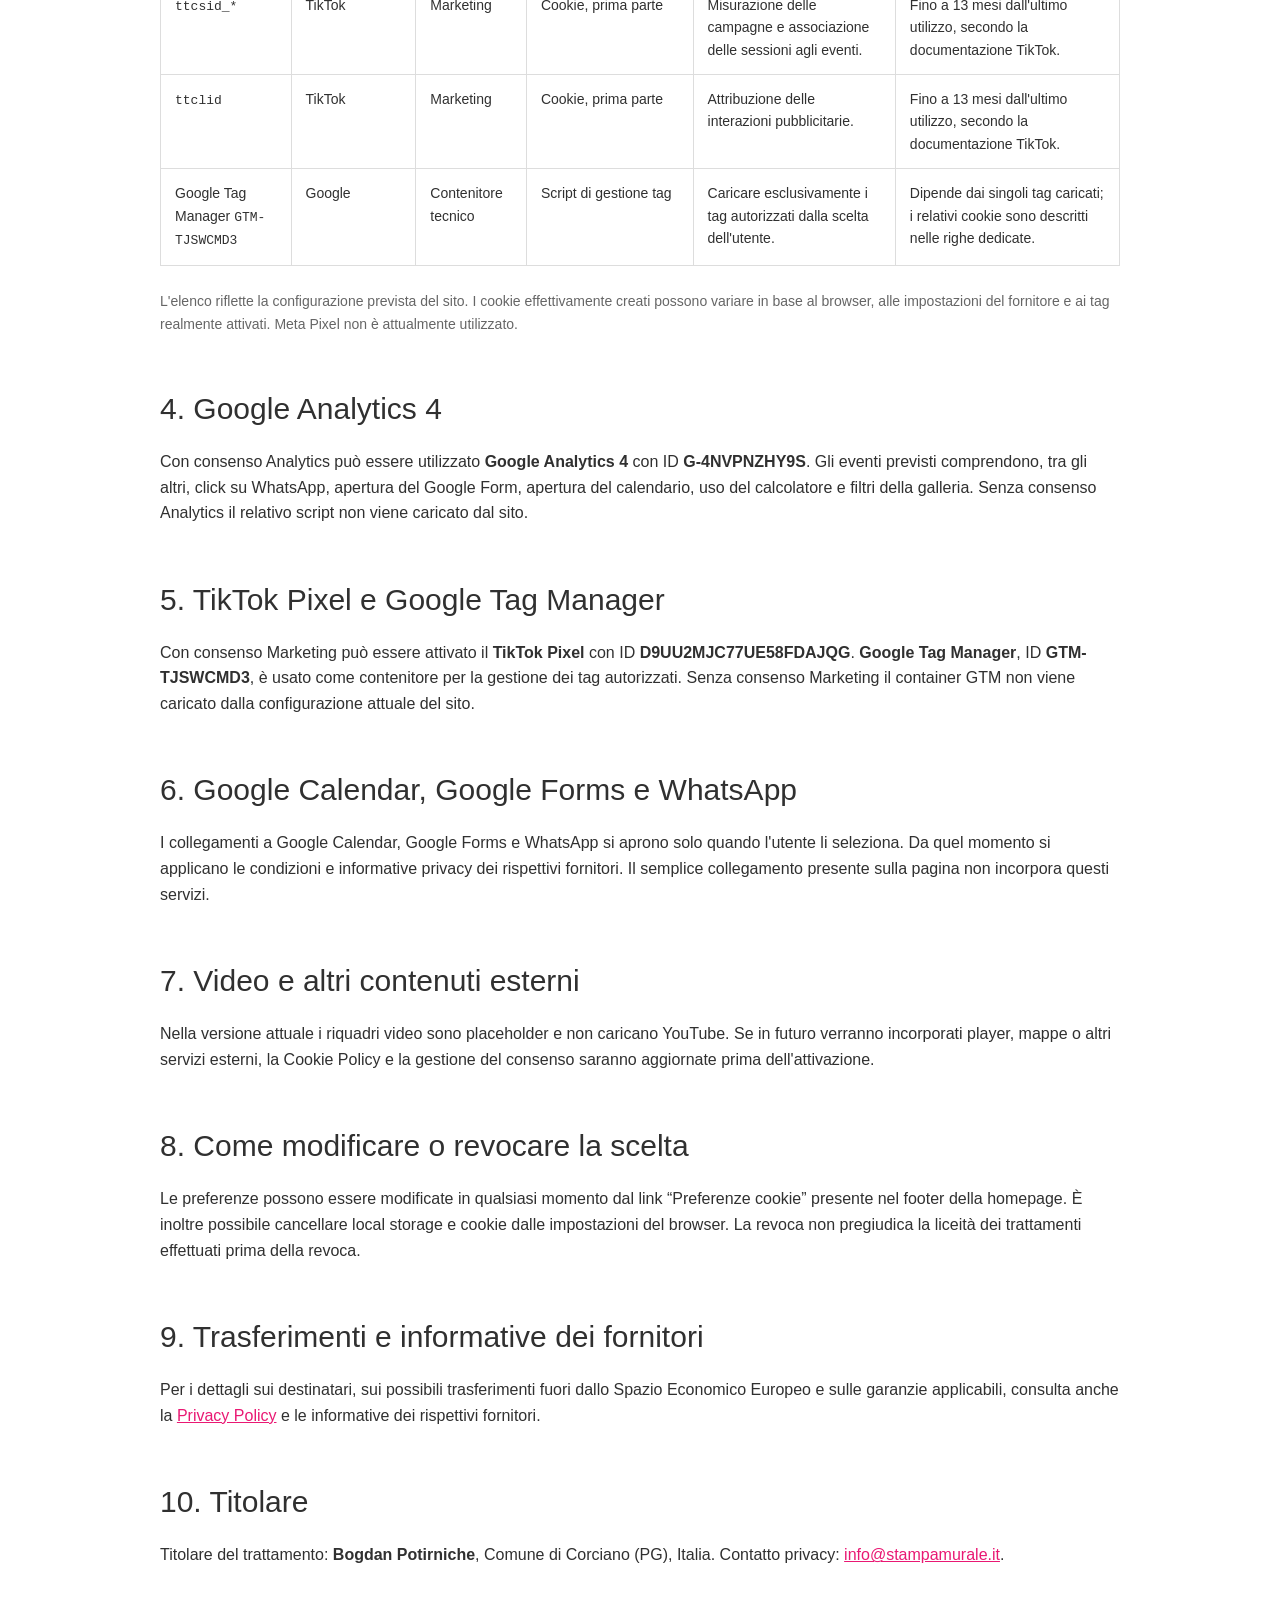
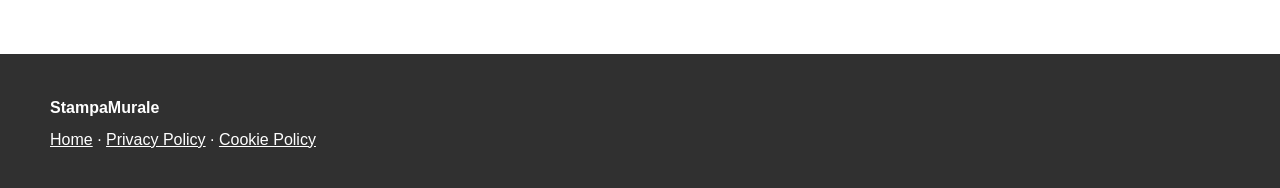
==== commit 631a3c7f: "Update cookie policy contact email" ====
--- a/cookie.html
+++ b/cookie.html
@@ -1 +1 @@
-<!doctype html><html lang="it"><head><meta charset="utf-8"><meta name="viewport" content="width=device-width,initial-scale=1"><title>Cookie Policy | StampaMurale</title><meta name="description" content="Cookie Policy del sito StampaMurale.it"><link rel="canonical" href="https://stampamurale.it/cookie.html"><link rel="stylesheet" href="policy.css?v=2"></head><body><header class="policy-header"><div class="policy-shell"><nav class="policy-nav"><img src="smimages/logo.svg" alt="StampaMurale"><a href="index.html">Torna al sito</a></nav><h1>Cookie Policy</h1><p>Ultimo aggiornamento: 08/09/2026</p></div></header><main class="policy-main"><div class="policy-shell policy-content"><p class="policy-note"><strong>Nota:</strong> questa policy descrive la versione attuale del sito. Gli strumenti Analytics e Marketing sono disattivati per impostazione predefinita e vengono attivati solo in base alla scelta effettuata nel banner cookie.</p><h2>1. Cosa sono cookie e tecnologie simili</h2><p>Cookie, local storage, pixel e tecnologie simili possono essere utilizzati per ricordare preferenze tecniche, misurare l'utilizzo del sito o supportare attività di misurazione pubblicitaria. Il sito distingue tra strumenti necessari, Analytics e Marketing.</p><h2>2. Come funziona il consenso</h2><p>Alla prima visita gli strumenti Analytics e Marketing sono disattivati. L'utente può accettarli entrambi, rifiutarli entrambi oppure scegliere separatamente le due categorie tramite “Preferenze”. La scelta può essere modificata in qualsiasi momento tramite “Preferenze cookie” nel footer.</p><p>Google Tag Manager è un <strong>contenitore di gestione dei tag</strong>: non costituisce una finalità autonoma. Nella configurazione attuale viene caricato solo dopo il consenso Marketing, perché è destinato a gestire i tag marketing autorizzati.</p><h2>3. Strumenti e tempi di conservazione</h2><div class="policy-table-wrap"><table class="policy-table"><thead><tr><th>Nome / strumento</th><th>Fornitore</th><th>Categoria</th><th>Tipo</th><th>Finalità</th><th>Durata indicativa</th></tr></thead><tbody><tr><td><code>stampa_murale_cookie_consent_v1</code></td><td>StampaMurale</td><td>Necessario</td><td>Local storage, prima parte</td><td>Memorizzare la scelta cookie effettuata dall'utente.</td><td>Fino a modifica o cancellazione dal browser.</td></tr><tr><td><code>_ga</code></td><td>Google Analytics 4</td><td>Analytics</td><td>Cookie, prima parte</td><td>Distinguere gli utenti per finalità statistiche.</td><td>Fino a 2 anni secondo l'impostazione predefinita di GA4; il browser può applicare limiti inferiori.</td></tr><tr><td><code>_ga_&lt;container-id&gt;</code></td><td>Google Analytics 4</td><td>Analytics</td><td>Cookie, prima parte</td><td>Mantenere lo stato della sessione.</td><td>Fino a 2 anni secondo l'impostazione predefinita di GA4; il browser può applicare limiti inferiori.</td></tr><tr><td><code>_ttp</code></td><td>TikTok</td><td>Marketing</td><td>Cookie di prima o terza parte, secondo configurazione</td><td>Misurazione delle campagne e personalizzazione pubblicitaria.</td><td>Fino a 13 mesi dall'ultimo utilizzo, secondo la documentazione TikTok.</td></tr><tr><td><code>ttcsid_*</code></td><td>TikTok</td><td>Marketing</td><td>Cookie, prima parte</td><td>Misurazione delle campagne e associazione delle sessioni agli eventi.</td><td>Fino a 13 mesi dall'ultimo utilizzo, secondo la documentazione TikTok.</td></tr><tr><td><code>ttclid</code></td><td>TikTok</td><td>Marketing</td><td>Cookie, prima parte</td><td>Attribuzione delle interazioni pubblicitarie.</td><td>Fino a 13 mesi dall'ultimo utilizzo, secondo la documentazione TikTok.</td></tr><tr><td>Google Tag Manager <code>GTM-TJSWCMD3</code></td><td>Google</td><td>Contenitore tecnico</td><td>Script di gestione tag</td><td>Caricare esclusivamente i tag autorizzati dalla scelta dell'utente.</td><td>Dipende dai singoli tag caricati; i relativi cookie sono descritti nelle righe dedicate.</td></tr></tbody></table></div><p class="policy-small">L'elenco riflette la configurazione prevista del sito. I cookie effettivamente creati possono variare in base al browser, alle impostazioni del fornitore e ai tag realmente attivati. Meta Pixel non è attualmente utilizzato.</p><h2>4. Google Analytics 4</h2><p>Con consenso Analytics può essere utilizzato <strong>Google Analytics 4</strong> con ID <strong>G-4NVPNZHY9S</strong>. Gli eventi previsti comprendono, tra gli altri, click su WhatsApp, apertura del Google Form, apertura del calendario, uso del calcolatore e filtri della galleria. Senza consenso Analytics il relativo script non viene caricato dal sito.</p><h2>5. TikTok Pixel e Google Tag Manager</h2><p>Con consenso Marketing può essere attivato il <strong>TikTok Pixel</strong> con ID <strong>D9UU2MJC77UE58FDAJQG</strong>. <strong>Google Tag Manager</strong>, ID <strong>GTM-TJSWCMD3</strong>, è usato come contenitore per la gestione dei tag autorizzati. Senza consenso Marketing il container GTM non viene caricato dalla configurazione attuale del sito.</p><h2>6. Google Calendar, Google Forms e WhatsApp</h2><p>I collegamenti a Google Calendar, Google Forms e WhatsApp si aprono solo quando l'utente li seleziona. Da quel momento si applicano le condizioni e informative privacy dei rispettivi fornitori. Il semplice collegamento presente sulla pagina non incorpora questi servizi.</p><h2>7. Video e altri contenuti esterni</h2><p>Nella versione attuale i riquadri video sono placeholder e non caricano YouTube. Se in futuro verranno incorporati player, mappe o altri servizi esterni, la Cookie Policy e la gestione del consenso saranno aggiornate prima dell'attivazione.</p><h2>8. Come modificare o revocare la scelta</h2><p>Le preferenze possono essere modificate in qualsiasi momento dal link “Preferenze cookie” presente nel footer della homepage. È inoltre possibile cancellare local storage e cookie dalle impostazioni del browser. La revoca non pregiudica la liceità dei trattamenti effettuati prima della revoca.</p><h2>9. Trasferimenti e informative dei fornitori</h2><p>Per i dettagli sui destinatari, sui possibili trasferimenti fuori dallo Spazio Economico Europeo e sulle garanzie applicabili, consulta anche la <a href="privacy.html">Privacy Policy</a> e le informative dei rispettivi fornitori.</p><h2>10. Titolare</h2><p>Titolare del trattamento: <strong>Bogdan Potirniche</strong>, Comune di Corciano (PG), Italia. Contatto privacy: <a href="mailto:baxx99@gmail.com">baxx99@gmail.com</a>.</p></div></main><footer class="policy-footer"><div class="policy-shell"><p><strong>StampaMurale</strong></p><p><a href="index.html">Home</a> · <a href="privacy.html">Privacy Policy</a> · <a href="cookie.html">Cookie Policy</a></p></div></footer></body></html>+<!doctype html><html lang="it"><head><meta charset="utf-8"><meta name="viewport" content="width=device-width,initial-scale=1"><title>Cookie Policy | StampaMurale</title><meta name="description" content="Cookie Policy del sito StampaMurale.it"><link rel="canonical" href="https://stampamurale.it/cookie.html"><link rel="stylesheet" href="policy.css?v=2"></head><body><header class="policy-header"><div class="policy-shell"><nav class="policy-nav"><img src="smimages/logo.svg" alt="StampaMurale"><a href="index.html">Torna al sito</a></nav><h1>Cookie Policy</h1><p>Ultimo aggiornamento: 08/09/2026</p></div></header><main class="policy-main"><div class="policy-shell policy-content"><p class="policy-note"><strong>Nota:</strong> questa policy descrive la versione attuale del sito. Gli strumenti Analytics e Marketing sono disattivati per impostazione predefinita e vengono attivati solo in base alla scelta effettuata nel banner cookie.</p><h2>1. Cosa sono cookie e tecnologie simili</h2><p>Cookie, local storage, pixel e tecnologie simili possono essere utilizzati per ricordare preferenze tecniche, misurare l'utilizzo del sito o supportare attività di misurazione pubblicitaria. Il sito distingue tra strumenti necessari, Analytics e Marketing.</p><h2>2. Come funziona il consenso</h2><p>Alla prima visita gli strumenti Analytics e Marketing sono disattivati. L'utente può accettarli entrambi, rifiutarli entrambi oppure scegliere separatamente le due categorie tramite “Preferenze”. La scelta può essere modificata in qualsiasi momento tramite “Preferenze cookie” nel footer.</p><p>Google Tag Manager è un <strong>contenitore di gestione dei tag</strong>: non costituisce una finalità autonoma. Nella configurazione attuale viene caricato solo dopo il consenso Marketing, perché è destinato a gestire i tag marketing autorizzati.</p><h2>3. Strumenti e tempi di conservazione</h2><div class="policy-table-wrap"><table class="policy-table"><thead><tr><th>Nome / strumento</th><th>Fornitore</th><th>Categoria</th><th>Tipo</th><th>Finalità</th><th>Durata indicativa</th></tr></thead><tbody><tr><td><code>stampa_murale_cookie_consent_v1</code></td><td>StampaMurale</td><td>Necessario</td><td>Local storage, prima parte</td><td>Memorizzare la scelta cookie effettuata dall'utente.</td><td>Fino a modifica o cancellazione dal browser.</td></tr><tr><td><code>_ga</code></td><td>Google Analytics 4</td><td>Analytics</td><td>Cookie, prima parte</td><td>Distinguere gli utenti per finalità statistiche.</td><td>Fino a 2 anni secondo l'impostazione predefinita di GA4; il browser può applicare limiti inferiori.</td></tr><tr><td><code>_ga_&lt;container-id&gt;</code></td><td>Google Analytics 4</td><td>Analytics</td><td>Cookie, prima parte</td><td>Mantenere lo stato della sessione.</td><td>Fino a 2 anni secondo l'impostazione predefinita di GA4; il browser può applicare limiti inferiori.</td></tr><tr><td><code>_ttp</code></td><td>TikTok</td><td>Marketing</td><td>Cookie di prima o terza parte, secondo configurazione</td><td>Misurazione delle campagne e personalizzazione pubblicitaria.</td><td>Fino a 13 mesi dall'ultimo utilizzo, secondo la documentazione TikTok.</td></tr><tr><td><code>ttcsid_*</code></td><td>TikTok</td><td>Marketing</td><td>Cookie, prima parte</td><td>Misurazione delle campagne e associazione delle sessioni agli eventi.</td><td>Fino a 13 mesi dall'ultimo utilizzo, secondo la documentazione TikTok.</td></tr><tr><td><code>ttclid</code></td><td>TikTok</td><td>Marketing</td><td>Cookie, prima parte</td><td>Attribuzione delle interazioni pubblicitarie.</td><td>Fino a 13 mesi dall'ultimo utilizzo, secondo la documentazione TikTok.</td></tr><tr><td>Google Tag Manager <code>GTM-TJSWCMD3</code></td><td>Google</td><td>Contenitore tecnico</td><td>Script di gestione tag</td><td>Caricare esclusivamente i tag autorizzati dalla scelta dell'utente.</td><td>Dipende dai singoli tag caricati; i relativi cookie sono descritti nelle righe dedicate.</td></tr></tbody></table></div><p class="policy-small">L'elenco riflette la configurazione prevista del sito. I cookie effettivamente creati possono variare in base al browser, alle impostazioni del fornitore e ai tag realmente attivati. Meta Pixel non è attualmente utilizzato.</p><h2>4. Google Analytics 4</h2><p>Con consenso Analytics può essere utilizzato <strong>Google Analytics 4</strong> con ID <strong>G-4NVPNZHY9S</strong>. Gli eventi previsti comprendono, tra gli altri, click su WhatsApp, apertura del Google Form, apertura del calendario, uso del calcolatore e filtri della galleria. Senza consenso Analytics il relativo script non viene caricato dal sito.</p><h2>5. TikTok Pixel e Google Tag Manager</h2><p>Con consenso Marketing può essere attivato il <strong>TikTok Pixel</strong> con ID <strong>D9UU2MJC77UE58FDAJQG</strong>. <strong>Google Tag Manager</strong>, ID <strong>GTM-TJSWCMD3</strong>, è usato come contenitore per la gestione dei tag autorizzati. Senza consenso Marketing il container GTM non viene caricato dalla configurazione attuale del sito.</p><h2>6. Google Calendar, Google Forms e WhatsApp</h2><p>I collegamenti a Google Calendar, Google Forms e WhatsApp si aprono solo quando l'utente li seleziona. Da quel momento si applicano le condizioni e informative privacy dei rispettivi fornitori. Il semplice collegamento presente sulla pagina non incorpora questi servizi.</p><h2>7. Video e altri contenuti esterni</h2><p>Nella versione attuale i riquadri video sono placeholder e non caricano YouTube. Se in futuro verranno incorporati player, mappe o altri servizi esterni, la Cookie Policy e la gestione del consenso saranno aggiornate prima dell'attivazione.</p><h2>8. Come modificare o revocare la scelta</h2><p>Le preferenze possono essere modificate in qualsiasi momento dal link “Preferenze cookie” presente nel footer della homepage. È inoltre possibile cancellare local storage e cookie dalle impostazioni del browser. La revoca non pregiudica la liceità dei trattamenti effettuati prima della revoca.</p><h2>9. Trasferimenti e informative dei fornitori</h2><p>Per i dettagli sui destinatari, sui possibili trasferimenti fuori dallo Spazio Economico Europeo e sulle garanzie applicabili, consulta anche la <a href="privacy.html">Privacy Policy</a> e le informative dei rispettivi fornitori.</p><h2>10. Titolare</h2><p>Titolare del trattamento: <strong>Bogdan Potirniche</strong>, Comune di Corciano (PG), Italia. Contatto privacy: <a href="mailto:info@stampamurale.it">info@stampamurale.it</a>.</p></div></main><footer class="policy-footer"><div class="policy-shell"><p><strong>StampaMurale</strong></p><p><a href="index.html">Home</a> · <a href="privacy.html">Privacy Policy</a> · <a href="cookie.html">Cookie Policy</a></p></div></footer></body></html>
